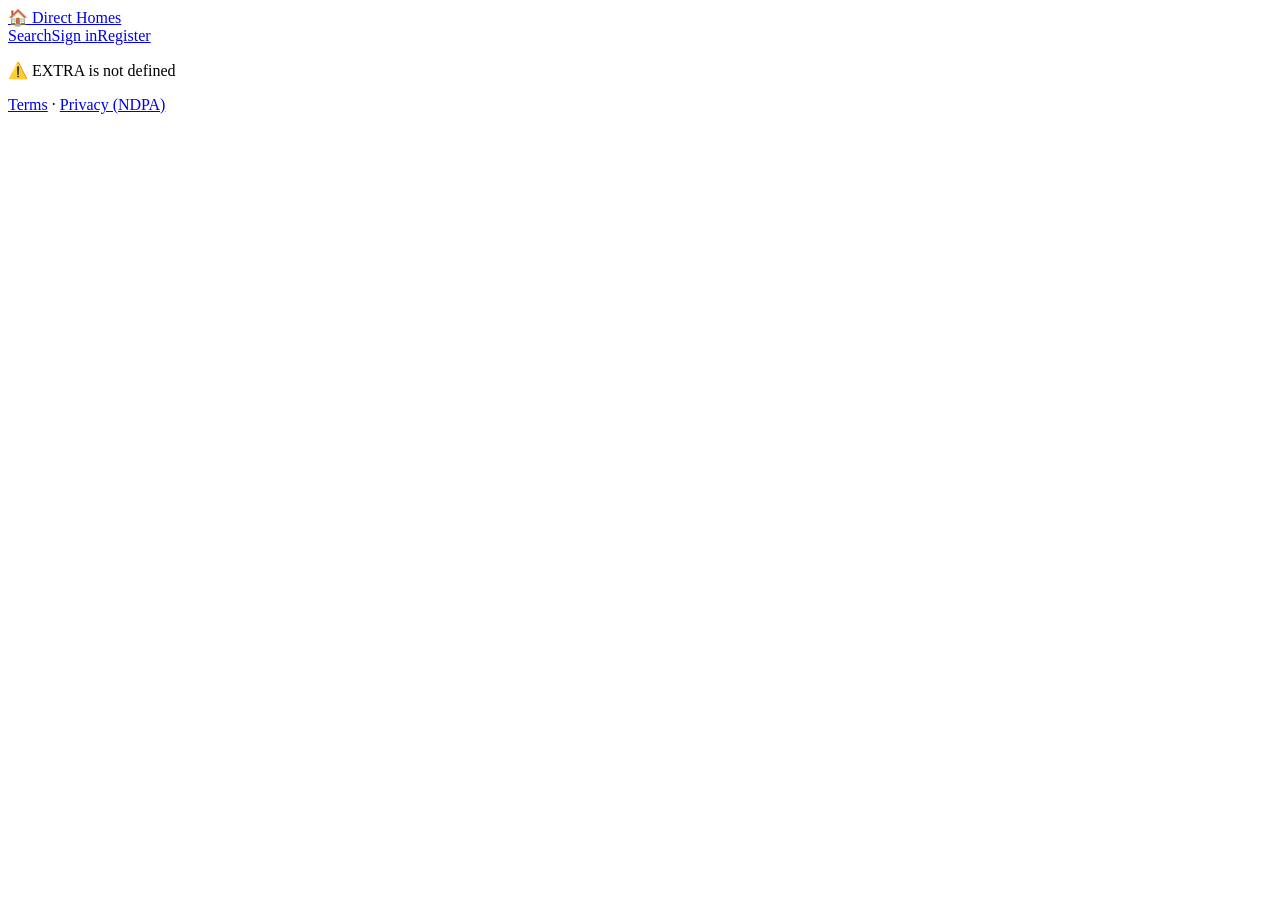
==== frontend/index.html @ 3f63cbf4 "Add files via upload" ====
<!doctype html><html lang="en"><head><meta charset="utf-8"><meta name="viewport" content="width=device-width,initial-scale=1"><title>Direct Homes Nigeria</title><link rel="stylesheet" href="style.css"></head>
<body><header><a href="#/" class="logo">🏠 Direct Homes</a><nav id="nav"></nav></header><main id="app"></main><footer><a href="#/terms">Terms</a> · <a href="#/privacy">Privacy (NDPA)</a></footer><div id="toast"></div>
<script src="config.js"></script><script src="app.js"></script><script src="pages.js"></script><script src="forms.js"></script><script src="admin.js"></script><script>window.startDirectHomesApp()</script></body></html>
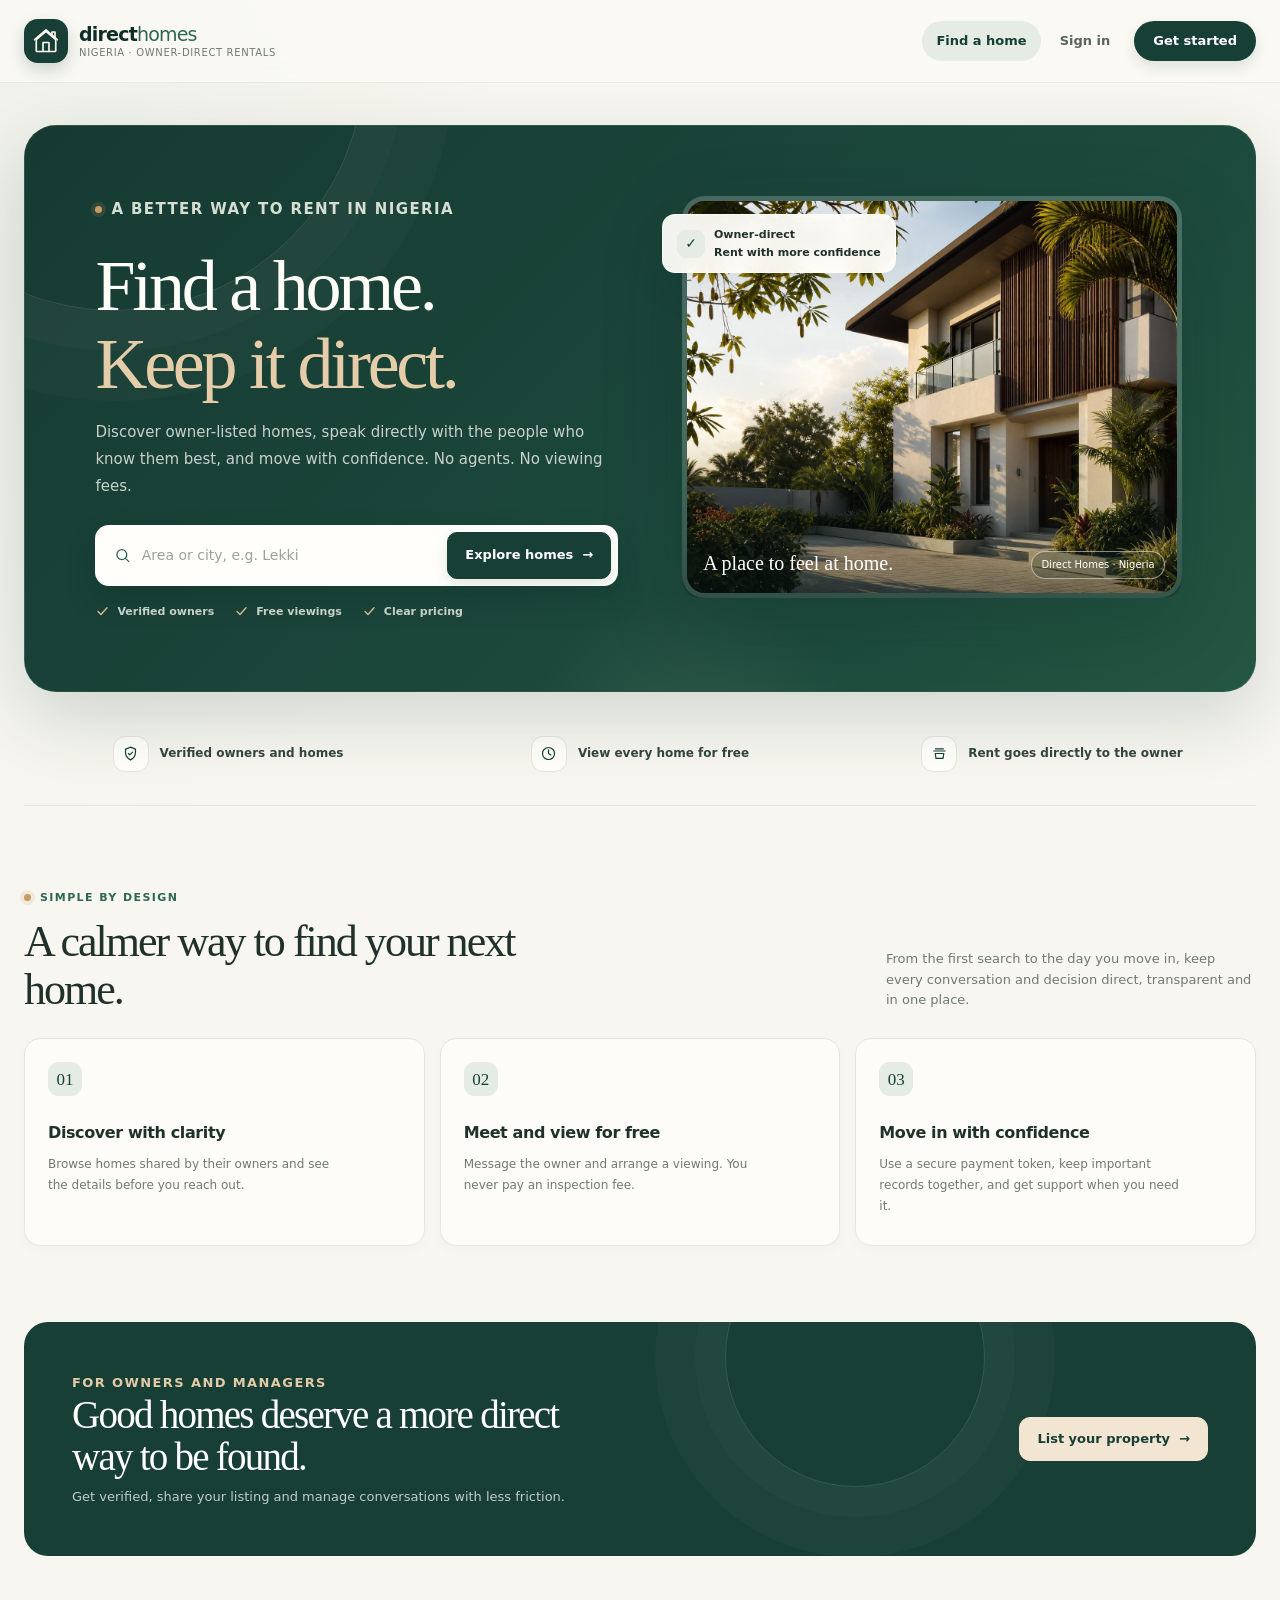
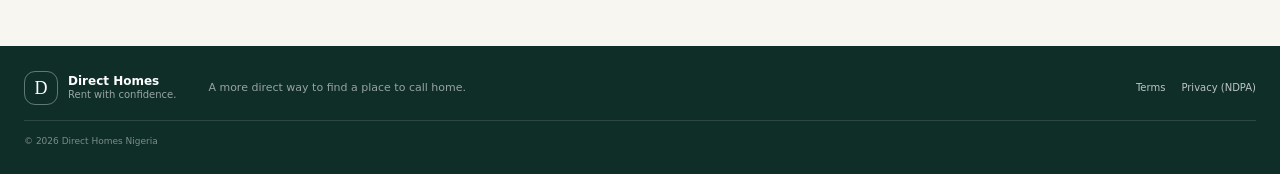
==== commit ef5ab54b: "Add files via upload" ====
--- a/frontend/index.html
+++ b/frontend/index.html
@@ -1,3 +1,63 @@
-<!doctype html><html lang="en"><head><meta charset="utf-8"><meta name="viewport" content="width=device-width,initial-scale=1"><title>Direct Homes Nigeria</title><link rel="stylesheet" href="style.css"></head>
-<body><header><a href="#/" class="logo">🏠 Direct Homes</a><nav id="nav"></nav></header><main id="app"></main><footer><a href="#/terms">Terms</a> · <a href="#/privacy">Privacy (NDPA)</a></footer><div id="toast"></div>
-<script src="config.js"></script><script src="app.js"></script><script src="pages.js"></script><script src="forms.js"></script><script src="admin.js"></script><script>window.startDirectHomesApp()</script></body></html>
+<!doctype html>
+<html lang="en">
+<head>
+  <meta charset="utf-8">
+  <meta name="viewport" content="width=device-width, initial-scale=1">
+  <meta name="theme-color" content="#183f36">
+  <meta name="description" content="Find a home and rent directly from verified owners with Direct Homes Nigeria.">
+  <title>Direct Homes — Rent with confidence</title>
+  <link rel="stylesheet" href="style.css">
+</head>
+<body>
+  <a class="skip-link" href="#app">Skip to content</a>
+
+  <header class="site-header">
+    <div class="header-inner">
+      <a href="#/" class="brand" aria-label="Direct Homes home">
+        <span class="brand-mark" aria-hidden="true">
+          <svg viewBox="0 0 40 40" fill="none" xmlns="http://www.w3.org/2000/svg">
+            <path d="M7 18.1 20 7l13 11.1v14.4a1.5 1.5 0 0 1-1.5 1.5h-23A1.5 1.5 0 0 1 7 32.5V18.1Z" stroke="currentColor" stroke-width="2.2" stroke-linejoin="round"/>
+            <path d="M16 33V22h8v11M4.8 18.2 20 5l15.2 13.2" stroke="currentColor" stroke-width="2.2" stroke-linecap="round" stroke-linejoin="round"/>
+            <path d="M28 11.7V8h4v7.2" stroke="currentColor" stroke-width="2.2" stroke-linecap="round" stroke-linejoin="round"/>
+          </svg>
+        </span>
+        <span class="brand-copy">
+          <span class="brand-name">direct<span>homes</span></span>
+          <span class="brand-tagline">Nigeria · owner-direct rentals</span>
+        </span>
+      </a>
+
+      <button id="navToggle" class="nav-toggle" type="button" aria-expanded="false" aria-controls="nav" aria-label="Open navigation">
+        <span></span><span></span><span></span>
+      </button>
+      <nav id="nav" class="site-nav" aria-label="Main navigation"></nav>
+    </div>
+  </header>
+
+  <main id="app" class="app-main" aria-live="polite" aria-busy="false"></main>
+
+  <footer class="site-footer">
+    <div class="footer-inner">
+      <div class="footer-brand">
+        <span class="footer-mark" aria-hidden="true">D</span>
+        <div><strong>Direct Homes</strong><span>Rent with confidence.</span></div>
+      </div>
+      <p class="footer-note">A more direct way to find a place to call home.</p>
+      <nav class="footer-links" aria-label="Legal">
+        <a href="#/terms">Terms</a>
+        <a href="#/privacy">Privacy (NDPA)</a>
+      </nav>
+      <p class="copyright">© <span id="currentYear">2026</span> Direct Homes Nigeria</p>
+    </div>
+  </footer>
+
+  <div id="toast" class="toast" role="status" aria-live="polite"></div>
+
+  <script src="config.js"></script>
+  <script src="app.js"></script>
+  <script src="pages.js"></script>
+  <script src="forms.js"></script>
+  <script src="admin.js"></script>
+  <script src="ui.js"></script>
+</body>
+</html>
--- a/frontend/style.css
+++ b/frontend/style.css
@@ -0,0 +1,90 @@
+/* Direct Homes — warm editorial identity, modern responsive app UI */
+:root{
+  color-scheme:light;--ink:#20312b;--ink-soft:#34453e;--forest:#183f36;--forest-deep:#102e28;--forest-light:#2d6652;
+  --sage:#e4ece3;--sage-deep:#c7d9cb;--paper:#f7f6f0;--surface:#fffefa;--line:#e4e7df;--line-strong:#d4d9d0;
+  --muted:#6e7a72;--gold:#c89b63;--danger:#a9473f;--danger-pale:#f8e9e6;
+  --shadow-soft:0 10px 30px rgba(24,48,39,.07);--shadow-card:0 14px 38px rgba(24,48,39,.09);--shadow-float:0 28px 80px rgba(12,37,31,.22);
+  --radius-sm:10px;--radius-md:16px;--radius-lg:24px;--radius-xl:32px;
+  --display:"Iowan Old Style","Palatino Linotype","Book Antiqua",Georgia,serif;
+  --sans:Inter,ui-sans-serif,system-ui,-apple-system,BlinkMacSystemFont,"Segoe UI",sans-serif;
+  font-family:var(--sans);font-synthesis:none;text-rendering:optimizeLegibility
+}
+*,*::before,*::after{box-sizing:border-box}html{min-width:320px;scroll-behavior:smooth}
+body{min-width:320px;margin:0;color:var(--ink);background:radial-gradient(ellipse at 4% 15%,rgba(209,222,209,.25),transparent 29rem),var(--paper);font:400 15px/1.6 var(--sans);-webkit-font-smoothing:antialiased}
+body,button,input,select,textarea{font-family:var(--sans)}button,input,select,textarea{font-size:inherit}button,a,input,select,textarea{-webkit-tap-highlight-color:transparent}
+img,svg{display:block;max-width:100%}a{color:var(--forest)}a:hover{color:var(--forest-light)}button{color:inherit}::selection{color:var(--forest-deep);background:#d8e8d9}:focus-visible{outline:3px solid rgba(200,155,99,.75);outline-offset:3px}
+.skip-link{position:fixed;z-index:1000;top:8px;left:8px;transform:translateY(-150%);border-radius:9px;padding:10px 14px;color:white;background:var(--forest);text-decoration:none}.skip-link:focus{transform:translateY(0)}
+.sr-only{position:absolute;width:1px;height:1px;padding:0;margin:-1px;overflow:hidden;clip:rect(0,0,0,0);white-space:nowrap;border:0}
+/* Header */
+.site-header{position:sticky;z-index:50;top:0;border-bottom:1px solid rgba(32,49,43,.08);background:rgba(250,249,244,.92);backdrop-filter:blur(18px)}
+.header-inner{width:min(100% - 48px,1280px);min-height:82px;margin:0 auto;display:flex;align-items:center;justify-content:space-between;gap:28px}
+.brand{display:inline-flex;align-items:center;gap:11px;color:var(--ink);text-decoration:none;flex:0 0 auto}.brand:hover{color:var(--ink)}
+.brand-mark{display:grid;width:44px;height:44px;place-items:center;border-radius:14px;color:#fffaf0;background:var(--forest);box-shadow:0 7px 16px rgba(24,63,54,.2)}.brand-mark svg{width:30px;height:30px}
+.brand-copy{display:flex;flex-direction:column;gap:1px;line-height:1.15}.brand-name{color:var(--forest-deep);font-size:19px;font-weight:760;letter-spacing:-.8px}.brand-name span{color:var(--forest-light);font-weight:500}.brand-tagline{color:var(--muted);font-size:10px;letter-spacing:.65px;text-transform:uppercase}
+.site-nav{display:flex;align-items:center;justify-content:flex-end;gap:5px;min-width:0}
+.nav-link{display:inline-flex;align-items:center;justify-content:center;min-height:40px;border:1px solid transparent;border-radius:999px;padding:8px 13px;color:#59655e;font-size:13px;font-weight:600;line-height:1.2;text-decoration:none;white-space:nowrap;transition:color .18s,background .18s,border-color .18s,transform .18s}
+.nav-link:hover{color:var(--forest-deep);background:rgba(228,236,227,.72)}.nav-link.is-active{color:var(--forest);background:var(--sage)}.nav-link.nav-cta{margin-left:5px;padding-inline:18px;color:white;background:var(--forest);box-shadow:0 6px 14px rgba(24,63,54,.13)}.nav-link.nav-cta:hover{color:white;background:var(--forest-light);transform:translateY(-1px)}.nav-link.nav-signout{color:#7a605b}.nav-toggle{display:none}
+/* App canvas and typography */
+.app-main{width:min(100% - 48px,1240px);min-height:54vh;margin:0 auto;padding:34px 0 74px}
+h1,h2{color:var(--ink);font-family:var(--display);font-weight:500;letter-spacing:-.045em;line-height:1.08}h1{margin:0 0 15px;font-size:clamp(36px,5vw,62px)}h2{margin:0 0 12px;font-size:clamp(29px,3.2vw,42px)}h3{margin:0 0 9px;color:var(--ink);font-size:17px;font-weight:680;letter-spacing:-.025em}h4{margin:0 0 7px;color:var(--ink);font-size:16px;font-weight:690}p{margin:0 0 1em}
+.eyebrow{display:inline-flex;align-items:center;gap:9px;margin:0 0 12px;color:var(--forest-light);font-size:11px;font-weight:750;letter-spacing:1.4px;text-transform:uppercase}.eyebrow-dot{width:7px;height:7px;border-radius:99px;background:var(--gold);box-shadow:0 0 0 4px rgba(200,155,99,.14)}.muted{color:var(--muted);font-size:13px}
+.page-heading,.page-intro{display:flex;align-items:flex-end;justify-content:space-between;gap:24px;margin:5px 0 28px}.page-heading h1,.page-intro h1{margin-bottom:8px;font-size:clamp(32px,4vw,46px)}.page-heading p,.page-intro p{max-width:650px;margin-bottom:0;color:var(--muted)}
+/* Controls */
+button,.button{display:inline-flex;align-items:center;justify-content:center;gap:9px;min-height:44px;border:1px solid var(--forest);border-radius:11px;padding:10px 17px;color:white;background:var(--forest);box-shadow:0 6px 14px rgba(24,63,54,.12);font-size:13px;font-weight:700;line-height:1.15;text-align:center;text-decoration:none;cursor:pointer;transition:background .18s,color .18s,border-color .18s,box-shadow .18s,transform .18s}
+button:hover,.button:hover{color:white;border-color:var(--forest-light);background:var(--forest-light);box-shadow:0 9px 18px rgba(24,63,54,.17);transform:translateY(-1px)}button:active,.button:active{transform:translateY(0)}button:disabled{cursor:wait;opacity:.55;transform:none}
+button.g,.button-secondary,button.button-secondary{border-color:var(--line-strong);color:var(--forest);background:#fffefa;box-shadow:none}button.g:hover,.button-secondary:hover,button.button-secondary:hover{color:var(--forest-deep);border-color:var(--sage-deep);background:var(--sage);box-shadow:none}
+button.r,.button-danger{border-color:var(--danger);color:white;background:var(--danger);box-shadow:none}button.r:hover,.button-danger:hover{border-color:#8b342f;background:#8b342f}button.button-quiet{border-color:transparent;color:var(--forest);background:transparent;box-shadow:none}button.button-quiet:hover{border-color:var(--line);background:var(--surface);box-shadow:none}button svg,.button svg{width:17px;height:17px;flex:0 0 auto}
+input,select,textarea{display:block;width:100%;min-width:0;min-height:46px;border:1px solid var(--line-strong);border-radius:10px;padding:11px 13px;color:var(--ink);background:var(--surface);font-size:14px;line-height:1.45;box-shadow:0 1px 1px rgba(18,46,40,.02);transition:border-color .18s,box-shadow .18s,background .18s}
+input::placeholder,textarea::placeholder{color:#9aa39c}input:hover,select:hover,textarea:hover{border-color:#bbc7bb}input:focus,select:focus,textarea:focus{outline:0;border-color:var(--forest-light);box-shadow:0 0 0 4px rgba(45,102,82,.1)}
+input[type=hidden]{display:none!important}input[type=checkbox],input[type=radio]{display:inline-block;width:17px;min-width:17px;height:17px;min-height:17px;margin:0 7px 0 0;accent-color:var(--forest);vertical-align:middle;box-shadow:none}input[type=file]{min-height:48px;padding:8px;background:#fbfcf8}input[type=file]::file-selector-button{margin-right:12px;border:0;border-radius:7px;padding:8px 11px;color:var(--forest);background:var(--sage);font:650 12px var(--sans);cursor:pointer}textarea{min-height:112px;resize:vertical}
+label{display:block;margin:0;color:var(--ink-soft);font-size:12px;font-weight:650;line-height:1.5}label>input:not([type=checkbox]),label>select,label>textarea{margin-top:6px}label:has(>input[type=checkbox]){display:flex;align-items:flex-start;gap:2px;color:var(--ink-soft);font-size:13px;font-weight:500}
+form.col{display:flex;flex-direction:column;gap:15px}.row{display:flex;flex-wrap:wrap;align-items:center;gap:10px;margin:14px 0}.row>input,.row>select{flex:1 1 170px}form.col>button{align-self:flex-start;margin-top:2px}.field-grid{display:grid;grid-template-columns:repeat(2,minmax(0,1fr));gap:15px}.form-note{margin:-4px 0 0;color:var(--muted);font-size:12px}
+/* Landing page */
+.hero{position:relative;isolation:isolate;overflow:hidden;display:grid;grid-template-columns:minmax(0,1.02fr) minmax(320px,.98fr);align-items:center;gap:clamp(28px,5vw,66px);min-height:510px;margin:8px 0 44px;border:1px solid rgba(255,255,255,.08);border-radius:var(--radius-xl);padding:clamp(30px,5.5vw,72px);color:#f8f6ef;background:linear-gradient(135deg,#163a32 0%,#1d4b3d 72%,#245743 100%);box-shadow:0 26px 70px rgba(17,51,42,.16)}
+.hero::before,.hero::after{position:absolute;z-index:-1;border-radius:50%;content:"";pointer-events:none}.hero::before{width:500px;height:500px;top:-315px;left:-160px;border:1px solid rgba(229,214,188,.15);box-shadow:0 0 0 40px rgba(229,214,188,.025),0 0 0 90px rgba(229,214,188,.025)}.hero::after{width:360px;height:360px;right:31%;bottom:-250px;background:radial-gradient(circle,rgba(180,204,181,.12),transparent 68%)}
+.hero-copy{position:relative;z-index:2;max-width:590px}.hero .eyebrow{color:#d5e0d3}.hero h1{max-width:660px;color:#fffdf7;font-size:clamp(42px,6vw,72px)}.hero h1 em{color:#e5cda9;font-style:normal}.hero-copy>p{max-width:530px;margin:0 0 25px;color:rgba(247,248,242,.79);font-size:15px;line-height:1.8}
+.hero-search{display:flex;align-items:center;gap:8px;max-width:590px;margin:25px 0 17px;border:1px solid rgba(255,255,255,.45);border-radius:14px;padding:6px;background:#fffefa;box-shadow:0 14px 30px rgba(10,34,28,.2)}.hero-search .search-field{display:flex;align-items:center;flex:1;gap:10px;padding:0 8px 0 12px}.hero-search .search-field svg{width:19px;height:19px;color:var(--forest-light)}.hero-search .search-field>input{min-height:47px;margin-top:0;border:0;padding-inline:0;background:transparent;box-shadow:none}.hero-search input:focus{box-shadow:none}.hero-search button{min-height:47px;border-radius:10px;white-space:nowrap}
+.hero-proof{display:flex;flex-wrap:wrap;gap:12px 20px;color:rgba(249,248,242,.78);font-size:11px;font-weight:600}.hero-proof span{display:inline-flex;align-items:center;gap:7px}.hero-proof svg{width:15px;height:15px;color:#d7bc91}
+.hero-visual{position:relative;min-height:345px;align-self:stretch}.hero-photo{position:absolute;inset:0 3px 22px 0;width:calc(100% - 3px);height:calc(100% - 22px);min-height:345px;border:5px solid rgba(255,255,255,.2);border-radius:23px;object-fit:cover;object-position:63% center;box-shadow:var(--shadow-float)}.hero-visual::after{position:absolute;inset:0 3px 22px 0;border-radius:18px;background:linear-gradient(180deg,transparent 58%,rgba(14,37,31,.4));content:"";pointer-events:none}
+.hero-badge{position:absolute;z-index:2;top:18px;left:-20px;display:flex;align-items:center;gap:9px;border:1px solid rgba(255,255,255,.68);border-radius:13px;padding:11px 14px;color:var(--ink);background:rgba(255,254,250,.94);box-shadow:var(--shadow-card);font-size:11px;font-weight:700;backdrop-filter:blur(10px)}.hero-badge-mark{display:grid;width:28px;height:28px;place-items:center;border-radius:9px;color:var(--forest);background:var(--sage);font-size:14px}.hero-photo-caption{position:absolute;z-index:2;right:20px;bottom:41px;left:21px;display:flex;align-items:flex-end;justify-content:space-between;color:white}.hero-photo-caption span:first-child{font-family:var(--display);font-size:20px}.hero-photo-caption span:last-child{border:1px solid rgba(255,255,255,.5);border-radius:99px;padding:5px 9px;background:rgba(16,46,40,.27);font-size:10px}
+.trust-strip{display:grid;grid-template-columns:repeat(3,1fr);gap:14px;margin:0 0 78px;border-bottom:1px solid var(--line);padding:0 5px 33px}.trust-item{display:flex;align-items:center;justify-content:center;gap:11px;color:var(--ink-soft);font-size:12px;font-weight:650}.trust-icon{display:grid;width:36px;height:36px;place-items:center;border:1px solid var(--line);border-radius:12px;color:var(--forest);background:#fffefa}.trust-icon svg{width:17px;height:17px}
+.section-block{margin:0 0 76px}.section-head{display:flex;align-items:flex-end;justify-content:space-between;gap:30px;margin-bottom:25px}.section-head h2{max-width:560px;margin-bottom:0;font-size:clamp(29px,4vw,44px)}.section-head>p{max-width:370px;margin-bottom:2px;color:var(--muted);font-size:13px}.steps-grid{display:grid;grid-template-columns:repeat(3,minmax(0,1fr));gap:15px}.step-card{min-height:208px;border:1px solid var(--line);border-radius:var(--radius-md);padding:23px;background:rgba(255,254,250,.82);box-shadow:0 4px 13px rgba(20,50,41,.025);transition:transform .2s,box-shadow .2s,border-color .2s}.step-card:hover{transform:translateY(-4px);border-color:var(--sage-deep);box-shadow:var(--shadow-soft)}.step-number{display:grid;width:34px;height:34px;margin-bottom:24px;place-items:center;border-radius:11px;color:var(--forest);background:var(--sage);font-family:var(--display);font-size:17px}.step-card h3{margin-bottom:8px;font-size:16px}.step-card p{max-width:300px;margin-bottom:0;color:var(--muted);font-size:12px;line-height:1.75}
+.owner-callout{position:relative;overflow:hidden;display:flex;align-items:center;justify-content:space-between;gap:28px;margin:0 0 16px;border-radius:var(--radius-lg);padding:clamp(24px,4.5vw,48px);color:#fffdf7;background:var(--forest)}.owner-callout::after{position:absolute;top:-95px;right:22%;width:260px;height:260px;border:1px solid rgba(255,255,255,.13);border-radius:50%;box-shadow:0 0 0 30px rgba(255,255,255,.025),0 0 0 70px rgba(255,255,255,.02);content:"";pointer-events:none}.owner-callout .eyebrow{color:#e2cba6}.owner-callout h2{position:relative;z-index:1;max-width:510px;margin-bottom:9px;color:white;font-size:clamp(27px,3.7vw,39px)}.owner-callout p{position:relative;z-index:1;max-width:620px;margin-bottom:0;color:rgba(255,255,255,.73);font-size:13px}.owner-callout .button{position:relative;z-index:1;flex:0 0 auto;border-color:#f2e5d2;color:var(--forest);background:#f2e5d2;box-shadow:none}.owner-callout .button:hover{border-color:white;background:white}
+/* Search and listing detail */
+.search-page{padding-top:5px}.search-toolbar{display:flex;align-items:flex-end;justify-content:space-between;gap:20px;margin-bottom:21px}.search-toolbar h1{margin-bottom:7px;font-size:clamp(32px,4vw,45px)}.search-toolbar p{margin:0;color:var(--muted);font-size:13px}.search-trust{display:inline-flex;align-items:center;gap:7px;border:1px solid var(--sage-deep);border-radius:99px;padding:8px 12px;color:var(--forest);background:#eef4ec;font-size:11px;font-weight:680;white-space:nowrap}
+.filter-panel{margin-bottom:25px;border:1px solid var(--line);border-radius:var(--radius-md);padding:15px;background:var(--surface);box-shadow:var(--shadow-soft)}.filter-grid{display:grid;grid-template-columns:minmax(210px,1.7fr) repeat(3,minmax(110px,1fr)) auto;align-items:end;gap:10px}.filter-grid label{font-size:11px}.filter-grid input{min-height:43px}.filter-grid button{min-height:43px;white-space:nowrap}.results-meta{display:flex;align-items:center;justify-content:space-between;gap:15px;margin:25px 0 13px}.results-meta h2{margin:0;font-family:var(--sans);font-size:16px;font-weight:700;letter-spacing:-.025em}.results-meta span{color:var(--muted);font-size:12px}
+.listing-grid{display:grid;grid-template-columns:repeat(3,minmax(0,1fr));gap:19px}.listing-card{overflow:hidden;display:flex;flex-direction:column;min-width:0;border:1px solid var(--line);border-radius:17px;color:var(--ink);background:var(--surface);box-shadow:0 5px 18px rgba(20,50,41,.035);text-decoration:none;transition:transform .2s,box-shadow .2s,border-color .2s}.listing-card:hover{transform:translateY(-4px);border-color:var(--sage-deep);color:var(--ink);box-shadow:var(--shadow-card)}.listing-photo{position:relative;overflow:hidden;aspect-ratio:1.48;background:linear-gradient(135deg,#dfe8dd,#f0eadb)}.listing-photo img{width:100%;height:100%;object-fit:cover;transition:transform .45s}.listing-card:hover .listing-photo img{transform:scale(1.035)}.listing-photo .photo-placeholder{display:grid;width:100%;height:100%;place-items:center;color:#66806f}.photo-placeholder svg{width:50px;height:50px;opacity:.7}.listing-verified{position:absolute;top:12px;left:12px;display:inline-flex;align-items:center;gap:6px;border:1px solid rgba(255,255,255,.58);border-radius:99px;padding:6px 9px;color:var(--forest);background:rgba(255,254,250,.94);font-size:10px;font-weight:700;backdrop-filter:blur(8px)}.listing-body{display:flex;flex:1;flex-direction:column;padding:17px 17px 16px}.listing-body h3{overflow:hidden;margin:0 0 5px;font-family:var(--display);font-size:20px;font-weight:600;letter-spacing:-.025em;text-overflow:ellipsis;white-space:nowrap}.listing-location{display:flex;align-items:center;gap:5px;margin-bottom:13px;color:var(--muted);font-size:11px}.listing-location svg{width:14px;height:14px;color:var(--forest-light)}.listing-price{display:flex;align-items:baseline;gap:5px;margin-top:auto;border-top:1px solid var(--line);padding-top:12px}.listing-price strong{color:var(--forest);font-size:17px;font-weight:750}.listing-price span{color:var(--muted);font-size:11px}.listing-facts{display:flex;flex-wrap:wrap;gap:11px;margin-bottom:11px;color:#657169;font-size:11px}.listing-facts span{display:inline-flex;align-items:center;gap:5px}
+.detail-page{padding-top:4px}.back-link{display:inline-flex;align-items:center;gap:7px;margin:0 0 17px;color:var(--muted);font-size:12px;font-weight:650;text-decoration:none}.back-link:hover{color:var(--forest)}.detail-layout{display:grid;grid-template-columns:minmax(0,1.25fr) minmax(280px,.75fr);align-items:start;gap:24px}.detail-main,.detail-sidebar{min-width:0}.detail-gallery{overflow:hidden;display:grid;grid-template-columns:1.5fr 1fr;grid-template-rows:repeat(2,160px);gap:8px;border-radius:20px;background:var(--line)}.detail-gallery img{width:100%;height:100%;min-height:0;object-fit:cover;background:var(--sage)}.detail-gallery img:first-child{grid-row:span 2}.detail-gallery img:only-child{grid-column:1/-1;grid-row:1/-1}.detail-gallery .photo-placeholder:only-child{grid-column:1/-1;grid-row:1/-1}.detail-gallery:empty{display:grid;place-items:center;min-height:300px;background:linear-gradient(135deg,#dfe8dd,#f0eadb)}.detail-summary,.detail-card{margin-top:18px;border:1px solid var(--line);border-radius:var(--radius-md);padding:23px;background:var(--surface);box-shadow:var(--shadow-soft)}.detail-summary h1{margin-bottom:7px;font-size:clamp(30px,4vw,42px)}.detail-summary>p{color:var(--muted);font-size:13px}.detail-sidebar{position:sticky;top:104px;border:1px solid var(--line);border-radius:var(--radius-md);padding:23px;background:var(--surface);box-shadow:var(--shadow-card)}.detail-sidebar h2{margin-bottom:5px;color:var(--forest);font-family:var(--sans);font-size:24px;font-weight:760;letter-spacing:-.04em}.detail-sidebar .row{align-items:stretch;flex-direction:column}.detail-sidebar .row>button{width:100%}
+/* Auth */
+.auth-layout{overflow:hidden;display:grid;grid-template-columns:minmax(0,.9fr) minmax(340px,1.1fr);max-width:950px;margin:18px auto;border:1px solid var(--line);border-radius:var(--radius-xl);background:var(--surface);box-shadow:var(--shadow-card)}.auth-aside{position:relative;overflow:hidden;display:flex;flex-direction:column;justify-content:flex-end;min-height:510px;padding:38px;color:white;background:linear-gradient(150deg,rgba(16,46,40,.3),rgba(16,46,40,.88)),url("assets/hero-residence.jpg") center/cover}.auth-aside::after{position:absolute;right:-90px;bottom:-150px;width:290px;height:290px;border:1px solid rgba(255,255,255,.2);border-radius:50%;box-shadow:0 0 0 35px rgba(255,255,255,.05);content:""}.auth-aside .eyebrow{color:#e2cba6}.auth-aside h2{position:relative;z-index:1;max-width:380px;margin-bottom:10px;color:white;font-size:40px}.auth-aside p{position:relative;z-index:1;max-width:360px;margin:0;color:rgba(255,255,255,.82);font-size:13px}.auth-panel{padding:clamp(26px,5vw,54px)}.auth-panel h1{margin:4px 0 9px;font-size:clamp(33px,4vw,43px)}.auth-panel>p{margin-bottom:23px;color:var(--muted);font-size:13px}.auth-form{display:flex;flex-direction:column;gap:15px}.auth-form>button{width:100%;margin-top:5px}.auth-switch{margin:21px 0 0!important;color:var(--muted);font-size:12px!important;text-align:center}.auth-switch a{color:var(--forest);font-weight:700;text-decoration:none}.auth-switch a:hover{text-decoration:underline}.auth-assurance{display:flex;align-items:center;gap:8px;margin-top:17px;color:var(--muted);font-size:10px}.auth-assurance svg{width:15px;height:15px;color:var(--forest-light)}
+/* Dashboards and cards */
+.dashboard-heading{display:flex;align-items:center;justify-content:space-between;gap:20px;margin-bottom:24px}.dashboard-heading h1{margin-bottom:7px;font-size:clamp(32px,4vw,45px)}.dashboard-heading p{margin:0;color:var(--muted);font-size:13px}.profile-pill{display:inline-flex;align-items:center;gap:9px;border:1px solid var(--line);border-radius:99px;padding:7px 12px 7px 7px;color:var(--ink-soft);background:var(--surface);font-size:11px;font-weight:700}.profile-avatar{display:grid;width:31px;height:31px;place-items:center;border-radius:50%;color:white;background:var(--forest);font-size:12px}
+.stats,.stats-grid,.admin-stat-grid{display:grid;grid-template-columns:repeat(auto-fit,minmax(150px,1fr));gap:12px;margin:0 0 32px}.stats>div,.stat-card{min-height:105px;border:1px solid var(--line);border-radius:14px;padding:17px;background:var(--surface);box-shadow:0 4px 14px rgba(20,50,41,.03)}.stats b,.stat-card strong{display:block;margin-bottom:7px;color:var(--forest);font-family:var(--display);font-size:29px;font-weight:600;line-height:1}.stats>div{color:var(--muted);font-size:11px;text-transform:capitalize}.dashboard-section{margin:0 0 36px}.section-title{display:flex;align-items:center;gap:10px;margin:0 0 14px}.section-title h2,.section-title h3{margin:0;font-family:var(--sans);font-size:17px;font-weight:720;letter-spacing:-.03em}.section-count{display:inline-flex;min-width:25px;height:25px;align-items:center;justify-content:center;border-radius:99px;padding:0 7px;color:var(--forest);background:var(--sage);font-size:11px;font-weight:750}
+.grid{display:grid;grid-template-columns:repeat(auto-fill,minmax(245px,1fr));gap:14px}.card{min-width:0;border:1px solid var(--line);border-radius:var(--radius-md);padding:18px;background:var(--surface);box-shadow:0 5px 18px rgba(20,50,41,.035)}.card>h2,.card>h3{margin-top:0}.card img{max-width:100%;border-radius:10px}a.card{color:inherit;text-decoration:none;transition:transform .18s,box-shadow .18s}a.card:hover{transform:translateY(-2px);color:inherit;box-shadow:var(--shadow-card)}.tag{display:inline-flex;align-items:center;min-height:24px;border:1px solid #d1e1d2;border-radius:99px;padding:3px 9px;color:var(--forest);background:#eef5ec;font-size:10px;font-weight:730;line-height:1.2;white-space:nowrap}
+.kv-row{display:flex;align-items:baseline;justify-content:space-between;gap:14px;border-bottom:1px solid rgba(228,231,223,.75);padding:7px 0;color:var(--muted);font-size:11px}.kv-row:last-child{border-bottom:0}.kv-row b{color:var(--ink-soft);font-weight:650;text-align:right;overflow-wrap:anywhere}.price-line{display:inline-flex;align-items:baseline;gap:5px;margin:2px 8px 2px 0;color:var(--muted);font-size:11px}.price-line b{color:var(--forest);font-size:13px}.data-list{margin:0;padding-left:18px;color:var(--muted);font-size:12px}.data-list>li{padding:5px 0}.data-key{color:var(--ink-soft);font-weight:650}.data-value{color:var(--muted)}.empty-state{grid-column:1/-1;border:1px dashed var(--line-strong);border-radius:14px;padding:30px;color:var(--muted);background:rgba(255,254,250,.6);font-size:13px;text-align:center}
+/* Admin */
+.admin-page{padding-top:3px}.admin-heading{align-items:center;margin-bottom:22px}.admin-heading h1{margin-bottom:7px}.admin-heading p{margin-bottom:0}.admin-status{display:inline-flex;align-items:center;gap:7px;border:1px solid var(--line);border-radius:99px;padding:8px 12px;color:var(--muted);background:var(--surface);font-size:10px;font-weight:700;white-space:nowrap}.admin-status::before{width:7px;height:7px;border-radius:50%;background:#64a574;content:"";box-shadow:0 0 0 3px rgba(100,165,116,.12)}
+.admin-tabs{display:flex;overflow-x:auto;gap:5px;margin:0 0 23px;border-bottom:1px solid var(--line);padding:0 0 10px;scrollbar-width:thin}.admin-tab{flex:0 0 auto;border:1px solid transparent;border-radius:9px;padding:8px 11px;color:var(--muted);font-size:11px;font-weight:650;text-decoration:none;transition:color .16s,background .16s}.admin-tab:hover{color:var(--forest);background:var(--sage)}.admin-tab.is-active{color:var(--forest);background:var(--sage);font-weight:760}.admin-content{min-height:210px}.admin-stat-grid{grid-template-columns:repeat(auto-fit,minmax(160px,1fr))}.admin-stat-grid .stat-card{position:relative;overflow:hidden}.admin-stat-grid .stat-card::after{position:absolute;right:-21px;bottom:-32px;width:86px;height:86px;border:1px solid rgba(45,102,82,.12);border-radius:50%;box-shadow:0 0 0 12px rgba(45,102,82,.025);content:""}.admin-stat-label{display:block;color:var(--muted);font-size:11px}.admin-callout{display:flex;align-items:center;justify-content:space-between;gap:18px;border:1px solid #d7e3d7;border-radius:14px;padding:18px;background:#f0f5ee}.admin-callout p{margin:4px 0 0;color:var(--muted);font-size:12px}.tabs{display:flex;overflow-x:auto;gap:7px;margin:0 0 17px;padding:0 0 5px;scrollbar-width:thin}.tabs a{flex:0 0 auto;border:1px solid var(--line);border-radius:99px;padding:7px 10px;color:var(--muted);background:var(--surface);font-size:10px;font-weight:650;text-decoration:none}.tabs a:hover,.tabs a[aria-current=page]{border-color:var(--sage-deep);color:var(--forest);background:var(--sage)}
+/* Chat, notices, media, dialogs */
+.chat-page{max-width:760px;margin:0 auto}.chat-stream{display:flex;flex-direction:column;gap:9px;min-height:250px;margin:20px 0;border:1px solid var(--line);border-radius:16px;padding:18px;background:#f0f2ec}.msg{max-width:min(78%,550px);align-self:flex-start;border:1px solid var(--line);border-radius:14px 14px 14px 4px;padding:11px 14px;color:var(--ink-soft);background:var(--surface);box-shadow:0 3px 10px rgba(20,50,41,.035);overflow-wrap:anywhere}.msg.me{align-self:flex-end;border-color:#cee0d2;border-radius:14px 14px 4px 14px;color:var(--forest-deep);background:#e8f1e7}.chat-form{display:flex;gap:8px}.chat-form input{flex:1}.notice-card{display:flex;align-items:flex-start;gap:13px;margin:10px 0;border:1px solid var(--line);border-radius:13px;padding:16px;background:var(--surface)}.notice-mark{display:grid;width:34px;height:34px;flex:0 0 auto;place-items:center;border-radius:11px;color:var(--forest);background:var(--sage)}.notice-card p{margin:4px 0 0;color:var(--muted);font-size:12px}.gal{overflow-x:auto;display:flex;gap:9px;padding:4px 0 11px}.gal img{width:auto;max-width:min(75vw,680px);height:230px;object-fit:cover;border-radius:14px}video{max-width:100%;border-radius:12px}
+dialog{width:min(94vw,520px);max-height:88vh;overflow-y:auto;border:1px solid var(--line);border-radius:20px;padding:0;color:var(--ink);background:var(--surface);box-shadow:var(--shadow-float)}dialog::backdrop{background:rgba(14,34,29,.55);backdrop-filter:blur(3px)}dialog form{padding:24px}dialog h3{margin-bottom:4px;font-family:var(--display);font-size:27px;font-weight:600}dialog .row{justify-content:flex-end;margin-bottom:0}
+/* Loading, errors and footer */
+.loading-panel{display:grid;grid-template-columns:1fr;gap:12px;min-height:140px;border:1px solid var(--line);border-radius:16px;padding:19px;background:var(--surface)}.skeleton{overflow:hidden;position:relative;height:13px;border-radius:99px;background:#ebeee8}.skeleton::after{position:absolute;inset:0;transform:translateX(-100%);background:linear-gradient(90deg,transparent,rgba(255,255,255,.75),transparent);animation:shimmer 1.35s infinite;content:""}.skeleton.wide{width:62%;height:23px}.skeleton.medium{width:80%}.skeleton.short{width:38%}@keyframes shimmer{100%{transform:translateX(100%)}}
+.error-state{max-width:660px;margin:48px auto;border:1px solid #efd7d1;border-radius:20px;padding:clamp(24px,5vw,40px);background:#fffaf8;box-shadow:var(--shadow-soft);text-align:center}.error-mark{display:grid;width:45px;height:45px;margin:0 auto 16px;place-items:center;border-radius:15px;color:var(--danger);background:var(--danger-pale);font-family:var(--display);font-size:22px}.error-state h1{margin-bottom:9px;font-size:31px}.error-state p{max-width:500px;margin:0 auto 18px;color:var(--muted);font-size:13px}.error-actions{display:flex;flex-wrap:wrap;justify-content:center;gap:9px;margin-top:18px}
+.toast{position:fixed;z-index:200;right:24px;bottom:24px;display:none;max-width:min(440px,calc(100vw - 32px));border:1px solid rgba(255,255,255,.15);border-radius:13px;padding:13px 17px;color:white;background:#203d34;box-shadow:var(--shadow-float);font-size:12px;font-weight:650;animation:toast-in .2s ease-out}@keyframes toast-in{from{opacity:0;transform:translateY(8px)}to{opacity:1;transform:translateY(0)}}
+.site-footer{color:rgba(255,255,255,.72);background:var(--forest-deep)}.footer-inner{display:grid;grid-template-columns:auto 1fr auto;align-items:center;gap:15px 32px;width:min(100% - 48px,1240px);margin:0 auto;padding:25px 0}.footer-brand{display:flex;align-items:center;gap:10px;color:white}.footer-mark{display:grid;width:34px;height:34px;place-items:center;border:1px solid rgba(255,255,255,.35);border-radius:11px;font-family:var(--display);font-size:18px}.footer-brand div{display:flex;flex-direction:column;line-height:1.25}.footer-brand strong{font-size:12px}.footer-brand div span{color:rgba(255,255,255,.57);font-size:10px}.footer-note{margin:0;color:rgba(255,255,255,.56);font-size:11px}.footer-links{display:flex;justify-content:flex-end;gap:16px}.footer-links a{color:rgba(255,255,255,.72);font-size:10px;text-decoration:none}.footer-links a:hover{color:white;text-decoration:underline}.copyright{grid-column:1/-1;margin:0;border-top:1px solid rgba(255,255,255,.12);padding-top:13px;color:rgba(255,255,255,.45);font-size:9px}
+/* Responsive */
+@media(max-width:980px){.header-inner{width:min(100% - 36px,1280px);gap:16px}.site-nav{gap:1px}.nav-link{padding-inline:10px;font-size:12px}.hero{grid-template-columns:minmax(0,1.05fr) minmax(275px,.95fr);gap:30px;padding:44px}.hero-visual,.hero-photo{min-height:330px}.filter-grid{grid-template-columns:repeat(4,minmax(0,1fr))}.filter-grid label:first-child{grid-column:span 2}.filter-grid button{grid-column:4}.listing-grid{grid-template-columns:repeat(2,minmax(0,1fr))}}
+@media(max-width:720px){
+ .header-inner{position:relative;width:min(100% - 32px,1280px);min-height:72px}.brand-mark{width:40px;height:40px;border-radius:12px}.brand-mark svg{width:27px;height:27px}.brand-name{font-size:17px}
+ .nav-toggle{display:flex;flex-direction:column;justify-content:center;gap:5px;width:42px;height:42px;border:1px solid var(--line);border-radius:12px;padding:10px;color:var(--ink);background:var(--surface);box-shadow:none}.nav-toggle:hover{color:var(--forest);border-color:var(--sage-deep);background:var(--sage);box-shadow:none;transform:none}.nav-toggle span{display:block;width:100%;height:2px;border-radius:3px;background:currentColor;transition:transform .18s,opacity .18s}body.nav-open .nav-toggle span:first-child{transform:translateY(7px) rotate(45deg)}body.nav-open .nav-toggle span:nth-child(2){opacity:0}body.nav-open .nav-toggle span:last-child{transform:translateY(-7px) rotate(-45deg)}
+ .site-nav{position:absolute;top:calc(100% - 1px);right:-16px;left:-16px;display:none;align-items:stretch;flex-direction:column;gap:3px;border:1px solid var(--line);border-top:0;border-radius:0 0 17px 17px;padding:12px 16px 16px;background:rgba(250,249,244,.98);box-shadow:0 15px 25px rgba(18,46,40,.12)}body.nav-open .site-nav{display:flex}.nav-link{justify-content:flex-start;min-height:42px;border-radius:10px;padding-inline:12px;font-size:13px}.nav-link.nav-cta{justify-content:center;margin:5px 0 0}
+ .app-main{width:min(100% - 32px,1240px);padding:23px 0 50px}.hero{grid-template-columns:1fr;gap:28px;min-height:0;margin:0 0 34px;border-radius:24px;padding:30px 24px 24px}.hero h1{max-width:510px;font-size:clamp(42px,11vw,59px)}.hero-copy>p{font-size:13px}.hero-search{flex-wrap:wrap;padding:6px}.hero-search .search-field{flex-basis:100%;padding:0 10px}.hero-search button{width:100%}.hero-visual,.hero-photo{min-height:260px}.hero-photo{border-radius:18px}.hero-badge{top:12px;left:-7px}.hero-photo-caption{right:13px;bottom:34px;left:14px}
+ .trust-strip{grid-template-columns:1fr;gap:12px;margin-bottom:48px;padding-bottom:25px}.trust-item{justify-content:flex-start}.section-block{margin-bottom:50px}.section-head{display:block;margin-bottom:18px}.section-head>p{margin-top:11px}.steps-grid{grid-template-columns:1fr}.step-card{min-height:0;padding:20px}.step-number{margin-bottom:16px}.owner-callout{align-items:flex-start;flex-direction:column}.owner-callout .button{width:100%}
+ .search-toolbar{align-items:flex-start;flex-direction:column}.filter-grid{grid-template-columns:repeat(2,minmax(0,1fr))}.filter-grid label:first-child,.filter-grid button{grid-column:span 2}.listing-grid{grid-template-columns:1fr;gap:13px}.listing-card{display:grid;grid-template-columns:minmax(110px,36%) minmax(0,1fr);min-height:138px}.listing-photo{height:100%;min-height:138px;aspect-ratio:auto}.listing-body{padding:13px}.listing-body h3{font-size:17px;white-space:normal}.listing-price{padding-top:8px}.listing-price strong{font-size:15px}
+ .detail-layout{grid-template-columns:1fr;gap:16px}.detail-sidebar{position:static}.detail-gallery{grid-template-rows:repeat(2,120px)}.detail-summary,.detail-card,.detail-sidebar{padding:18px}.auth-layout{grid-template-columns:1fr;margin:0;border-radius:22px}.auth-aside{min-height:220px;padding:26px}.auth-aside h2{font-size:32px}.auth-panel{padding:25px 22px}
+ .dashboard-heading,.admin-heading{align-items:flex-start;flex-direction:column}.stats,.stats-grid,.admin-stat-grid{grid-template-columns:repeat(2,minmax(0,1fr));gap:9px}.stats>div,.stat-card{min-height:90px;padding:13px}.stats b,.stat-card strong{font-size:25px}.grid{grid-template-columns:1fr}.admin-tabs{margin-right:-16px;padding-right:16px}.chat-form{align-items:stretch}.chat-form button{flex:0 0 auto}
+ .footer-inner{grid-template-columns:1fr auto;width:min(100% - 32px,1240px)}.footer-note{grid-column:1/-1;grid-row:2}.footer-links{grid-column:1/-1;justify-content:flex-start;grid-row:3}.copyright{grid-row:4}.toast{right:16px;bottom:16px;left:16px;max-width:none}
+}
+@media(max-width:420px){.app-main,.header-inner{width:min(100% - 24px,1240px)}.brand-tagline{font-size:8px}.hero{padding:25px 18px 18px}.hero h1{font-size:40px}.filter-grid{grid-template-columns:1fr}.filter-grid label:first-child,.filter-grid button{grid-column:auto}.listing-card{grid-template-columns:110px minmax(0,1fr)}.listing-facts{gap:6px}.detail-gallery{grid-template-columns:1fr 1fr;grid-template-rows:repeat(2,95px)}.section-title h2,.section-title h3{font-size:15px}}
+@media(prefers-reduced-motion:reduce){*,*::before,*::after{scroll-behavior:auto!important;animation-duration:.01ms!important;animation-iteration-count:1!important;transition-duration:.01ms!important}}
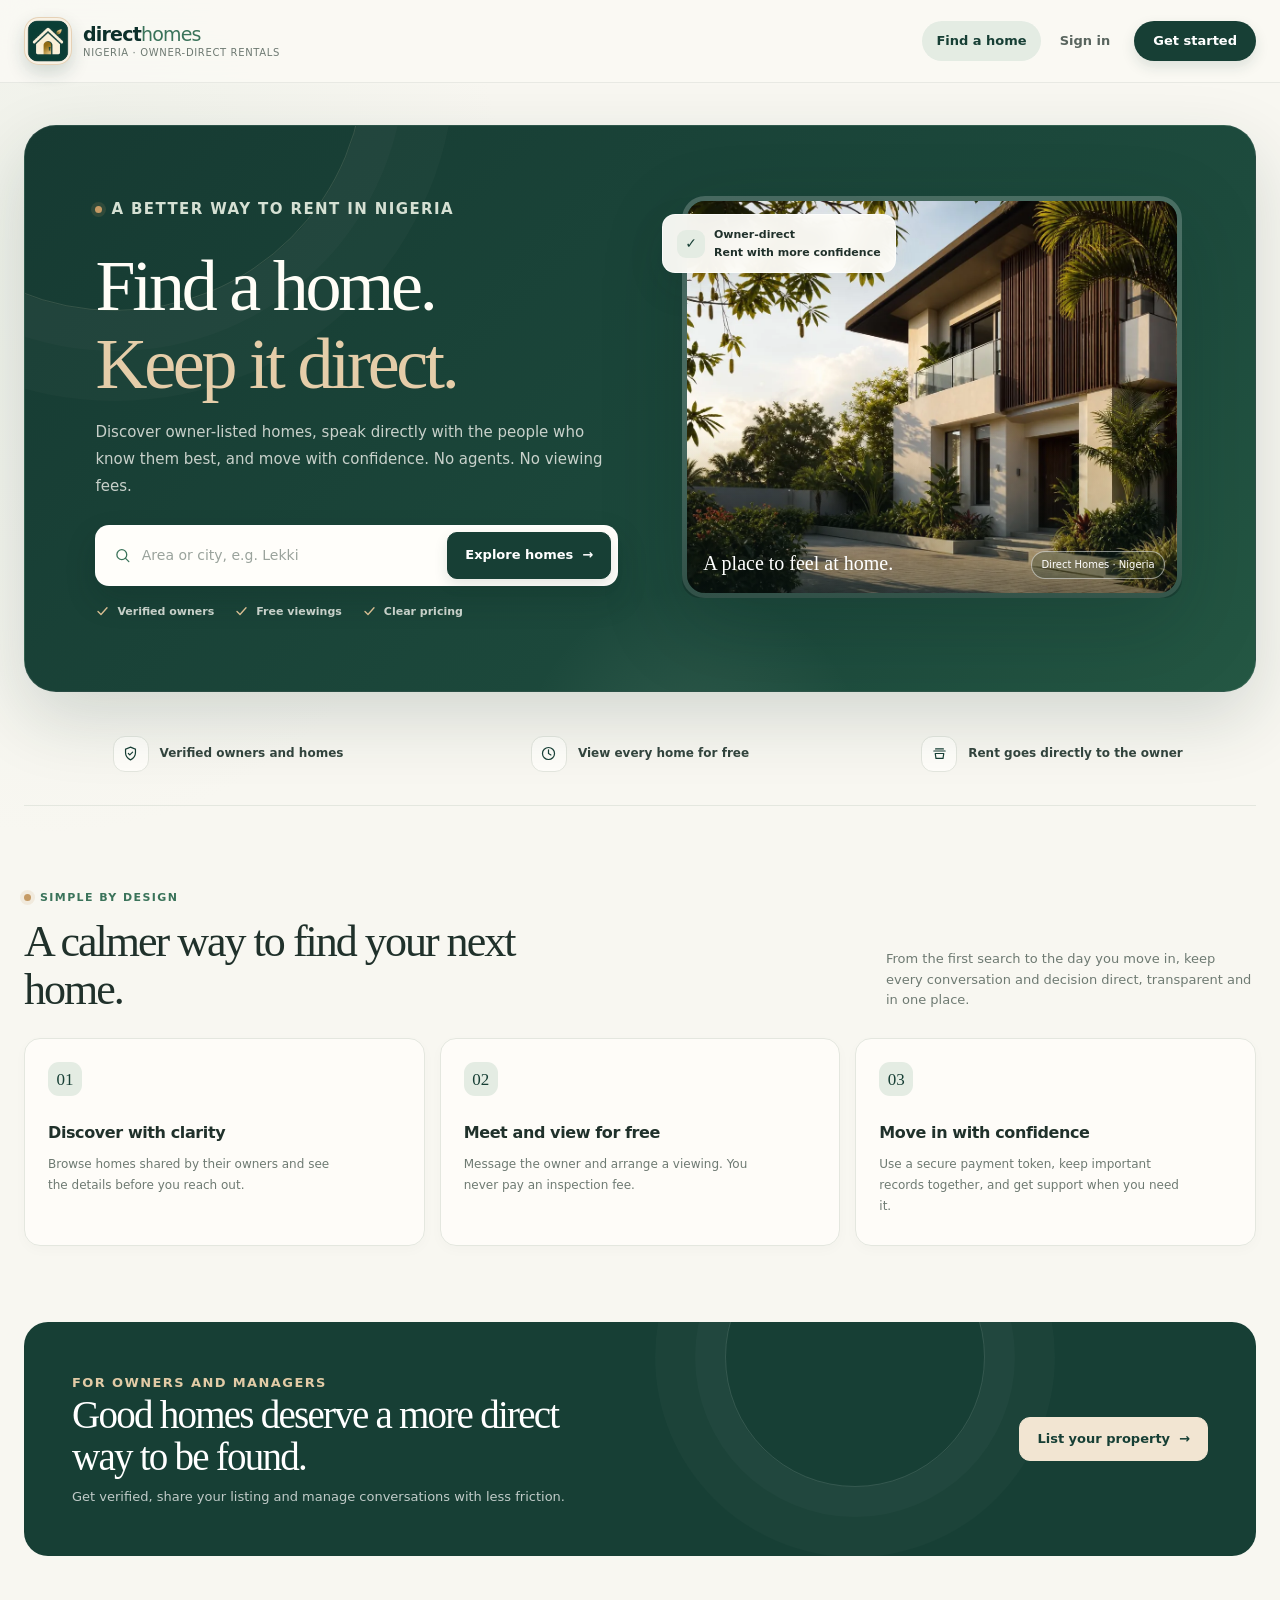
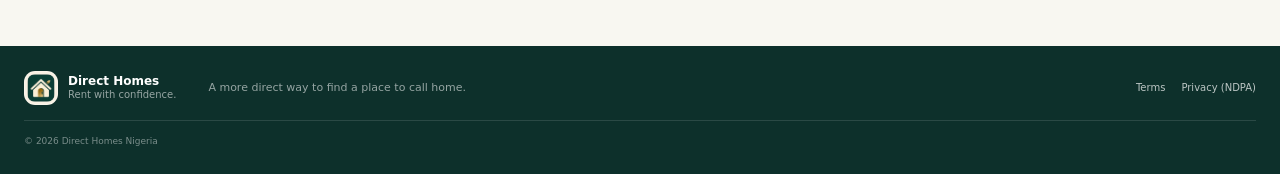
==== commit e2bb47a0: "Add files via upload" ====
--- a/frontend/index.html
+++ b/frontend/index.html
@@ -3,9 +3,10 @@
 <head>
   <meta charset="utf-8">
   <meta name="viewport" content="width=device-width, initial-scale=1">
-  <meta name="theme-color" content="#183f36">
+  <meta name="theme-color" content="#173F35">
   <meta name="description" content="Find a home and rent directly from verified owners with Direct Homes Nigeria.">
   <title>Direct Homes — Rent with confidence</title>
+  <link rel="icon" type="image/png" sizes="96x96" href="assets/direct-homes-favicon.png">
   <link rel="stylesheet" href="style.css">
 </head>
 <body>
@@ -14,13 +15,7 @@
   <header class="site-header">
     <div class="header-inner">
       <a href="#/" class="brand" aria-label="Direct Homes home">
-        <span class="brand-mark" aria-hidden="true">
-          <svg viewBox="0 0 40 40" fill="none" xmlns="http://www.w3.org/2000/svg">
-            <path d="M7 18.1 20 7l13 11.1v14.4a1.5 1.5 0 0 1-1.5 1.5h-23A1.5 1.5 0 0 1 7 32.5V18.1Z" stroke="currentColor" stroke-width="2.2" stroke-linejoin="round"/>
-            <path d="M16 33V22h8v11M4.8 18.2 20 5l15.2 13.2" stroke="currentColor" stroke-width="2.2" stroke-linecap="round" stroke-linejoin="round"/>
-            <path d="M28 11.7V8h4v7.2" stroke="currentColor" stroke-width="2.2" stroke-linecap="round" stroke-linejoin="round"/>
-          </svg>
-        </span>
+        <span class="brand-mark" aria-hidden="true"><img src="assets/direct-homes-logo-mark.webp" width="512" height="512" alt=""></span>
         <span class="brand-copy">
           <span class="brand-name">direct<span>homes</span></span>
           <span class="brand-tagline">Nigeria · owner-direct rentals</span>
@@ -39,7 +34,7 @@
   <footer class="site-footer">
     <div class="footer-inner">
       <div class="footer-brand">
-        <span class="footer-mark" aria-hidden="true">D</span>
+        <span class="footer-mark" aria-hidden="true"><img src="assets/direct-homes-logo-mark.webp" width="512" height="512" alt=""></span>
         <div><strong>Direct Homes</strong><span>Rent with confidence.</span></div>
       </div>
       <p class="footer-note">A more direct way to find a place to call home.</p>
--- a/frontend/style.css
+++ b/frontend/style.css
@@ -1,8 +1,8 @@
 /* Direct Homes — warm editorial identity, modern responsive app UI */
 :root{
-  color-scheme:light;--ink:#20312b;--ink-soft:#34453e;--forest:#183f36;--forest-deep:#102e28;--forest-light:#2d6652;
-  --sage:#e4ece3;--sage-deep:#c7d9cb;--paper:#f7f6f0;--surface:#fffefa;--line:#e4e7df;--line-strong:#d4d9d0;
-  --muted:#6e7a72;--gold:#c89b63;--danger:#a9473f;--danger-pale:#f8e9e6;
+  color-scheme:light;--ink:#20312b;--ink-soft:#34453e;--forest:#173f35;--forest-deep:#0d302b;--forest-light:#3a735a;
+  --sage:#e4ece3;--sage-deep:#c7d9cb;--paper:#f8f7f1;--surface:#fffdf8;--line:#e4e7df;--line-strong:#d4d9d0;
+  --muted:#6e7a72;--gold:#c59a64;--danger:#a9473f;--danger-pale:#f8e9e6;
   --shadow-soft:0 10px 30px rgba(24,48,39,.07);--shadow-card:0 14px 38px rgba(24,48,39,.09);--shadow-float:0 28px 80px rgba(12,37,31,.22);
   --radius-sm:10px;--radius-md:16px;--radius-lg:24px;--radius-xl:32px;
   --display:"Iowan Old Style","Palatino Linotype","Book Antiqua",Georgia,serif;
@@ -45,7 +45,7 @@
 .hero-copy{position:relative;z-index:2;max-width:590px}.hero .eyebrow{color:#d5e0d3}.hero h1{max-width:660px;color:#fffdf7;font-size:clamp(42px,6vw,72px)}.hero h1 em{color:#e5cda9;font-style:normal}.hero-copy>p{max-width:530px;margin:0 0 25px;color:rgba(247,248,242,.79);font-size:15px;line-height:1.8}
 .hero-search{display:flex;align-items:center;gap:8px;max-width:590px;margin:25px 0 17px;border:1px solid rgba(255,255,255,.45);border-radius:14px;padding:6px;background:#fffefa;box-shadow:0 14px 30px rgba(10,34,28,.2)}.hero-search .search-field{display:flex;align-items:center;flex:1;gap:10px;padding:0 8px 0 12px}.hero-search .search-field svg{width:19px;height:19px;color:var(--forest-light)}.hero-search .search-field>input{min-height:47px;margin-top:0;border:0;padding-inline:0;background:transparent;box-shadow:none}.hero-search input:focus{box-shadow:none}.hero-search button{min-height:47px;border-radius:10px;white-space:nowrap}
 .hero-proof{display:flex;flex-wrap:wrap;gap:12px 20px;color:rgba(249,248,242,.78);font-size:11px;font-weight:600}.hero-proof span{display:inline-flex;align-items:center;gap:7px}.hero-proof svg{width:15px;height:15px;color:#d7bc91}
-.hero-visual{position:relative;min-height:345px;align-self:stretch}.hero-photo{position:absolute;inset:0 3px 22px 0;width:calc(100% - 3px);height:calc(100% - 22px);min-height:345px;border:5px solid rgba(255,255,255,.2);border-radius:23px;object-fit:cover;object-position:63% center;box-shadow:var(--shadow-float)}.hero-visual::after{position:absolute;inset:0 3px 22px 0;border-radius:18px;background:linear-gradient(180deg,transparent 58%,rgba(14,37,31,.4));content:"";pointer-events:none}
+.hero-visual{position:relative;min-height:345px;align-self:stretch}.hero-picture{position:absolute;inset:0 3px 22px 0;display:block;width:calc(100% - 3px);height:calc(100% - 22px);min-height:345px;overflow:hidden;border:5px solid rgba(255,255,255,.2);border-radius:23px;box-shadow:var(--shadow-float)}.hero-photo{display:block;width:100%;height:100%;min-height:inherit;object-fit:cover;object-position:63% center}.hero-visual::after{position:absolute;inset:0 3px 22px 0;border-radius:18px;background:linear-gradient(180deg,transparent 58%,rgba(14,37,31,.4));content:"";pointer-events:none}
 .hero-badge{position:absolute;z-index:2;top:18px;left:-20px;display:flex;align-items:center;gap:9px;border:1px solid rgba(255,255,255,.68);border-radius:13px;padding:11px 14px;color:var(--ink);background:rgba(255,254,250,.94);box-shadow:var(--shadow-card);font-size:11px;font-weight:700;backdrop-filter:blur(10px)}.hero-badge-mark{display:grid;width:28px;height:28px;place-items:center;border-radius:9px;color:var(--forest);background:var(--sage);font-size:14px}.hero-photo-caption{position:absolute;z-index:2;right:20px;bottom:41px;left:21px;display:flex;align-items:flex-end;justify-content:space-between;color:white}.hero-photo-caption span:first-child{font-family:var(--display);font-size:20px}.hero-photo-caption span:last-child{border:1px solid rgba(255,255,255,.5);border-radius:99px;padding:5px 9px;background:rgba(16,46,40,.27);font-size:10px}
 .trust-strip{display:grid;grid-template-columns:repeat(3,1fr);gap:14px;margin:0 0 78px;border-bottom:1px solid var(--line);padding:0 5px 33px}.trust-item{display:flex;align-items:center;justify-content:center;gap:11px;color:var(--ink-soft);font-size:12px;font-weight:650}.trust-icon{display:grid;width:36px;height:36px;place-items:center;border:1px solid var(--line);border-radius:12px;color:var(--forest);background:#fffefa}.trust-icon svg{width:17px;height:17px}
 .section-block{margin:0 0 76px}.section-head{display:flex;align-items:flex-end;justify-content:space-between;gap:30px;margin-bottom:25px}.section-head h2{max-width:560px;margin-bottom:0;font-size:clamp(29px,4vw,44px)}.section-head>p{max-width:370px;margin-bottom:2px;color:var(--muted);font-size:13px}.steps-grid{display:grid;grid-template-columns:repeat(3,minmax(0,1fr));gap:15px}.step-card{min-height:208px;border:1px solid var(--line);border-radius:var(--radius-md);padding:23px;background:rgba(255,254,250,.82);box-shadow:0 4px 13px rgba(20,50,41,.025);transition:transform .2s,box-shadow .2s,border-color .2s}.step-card:hover{transform:translateY(-4px);border-color:var(--sage-deep);box-shadow:var(--shadow-soft)}.step-number{display:grid;width:34px;height:34px;margin-bottom:24px;place-items:center;border-radius:11px;color:var(--forest);background:var(--sage);font-family:var(--display);font-size:17px}.step-card h3{margin-bottom:8px;font-size:16px}.step-card p{max-width:300px;margin-bottom:0;color:var(--muted);font-size:12px;line-height:1.75}
@@ -56,7 +56,7 @@
 .listing-grid{display:grid;grid-template-columns:repeat(3,minmax(0,1fr));gap:19px}.listing-card{overflow:hidden;display:flex;flex-direction:column;min-width:0;border:1px solid var(--line);border-radius:17px;color:var(--ink);background:var(--surface);box-shadow:0 5px 18px rgba(20,50,41,.035);text-decoration:none;transition:transform .2s,box-shadow .2s,border-color .2s}.listing-card:hover{transform:translateY(-4px);border-color:var(--sage-deep);color:var(--ink);box-shadow:var(--shadow-card)}.listing-photo{position:relative;overflow:hidden;aspect-ratio:1.48;background:linear-gradient(135deg,#dfe8dd,#f0eadb)}.listing-photo img{width:100%;height:100%;object-fit:cover;transition:transform .45s}.listing-card:hover .listing-photo img{transform:scale(1.035)}.listing-photo .photo-placeholder{display:grid;width:100%;height:100%;place-items:center;color:#66806f}.photo-placeholder svg{width:50px;height:50px;opacity:.7}.listing-verified{position:absolute;top:12px;left:12px;display:inline-flex;align-items:center;gap:6px;border:1px solid rgba(255,255,255,.58);border-radius:99px;padding:6px 9px;color:var(--forest);background:rgba(255,254,250,.94);font-size:10px;font-weight:700;backdrop-filter:blur(8px)}.listing-body{display:flex;flex:1;flex-direction:column;padding:17px 17px 16px}.listing-body h3{overflow:hidden;margin:0 0 5px;font-family:var(--display);font-size:20px;font-weight:600;letter-spacing:-.025em;text-overflow:ellipsis;white-space:nowrap}.listing-location{display:flex;align-items:center;gap:5px;margin-bottom:13px;color:var(--muted);font-size:11px}.listing-location svg{width:14px;height:14px;color:var(--forest-light)}.listing-price{display:flex;align-items:baseline;gap:5px;margin-top:auto;border-top:1px solid var(--line);padding-top:12px}.listing-price strong{color:var(--forest);font-size:17px;font-weight:750}.listing-price span{color:var(--muted);font-size:11px}.listing-facts{display:flex;flex-wrap:wrap;gap:11px;margin-bottom:11px;color:#657169;font-size:11px}.listing-facts span{display:inline-flex;align-items:center;gap:5px}
 .detail-page{padding-top:4px}.back-link{display:inline-flex;align-items:center;gap:7px;margin:0 0 17px;color:var(--muted);font-size:12px;font-weight:650;text-decoration:none}.back-link:hover{color:var(--forest)}.detail-layout{display:grid;grid-template-columns:minmax(0,1.25fr) minmax(280px,.75fr);align-items:start;gap:24px}.detail-main,.detail-sidebar{min-width:0}.detail-gallery{overflow:hidden;display:grid;grid-template-columns:1.5fr 1fr;grid-template-rows:repeat(2,160px);gap:8px;border-radius:20px;background:var(--line)}.detail-gallery img{width:100%;height:100%;min-height:0;object-fit:cover;background:var(--sage)}.detail-gallery img:first-child{grid-row:span 2}.detail-gallery img:only-child{grid-column:1/-1;grid-row:1/-1}.detail-gallery .photo-placeholder:only-child{grid-column:1/-1;grid-row:1/-1}.detail-gallery:empty{display:grid;place-items:center;min-height:300px;background:linear-gradient(135deg,#dfe8dd,#f0eadb)}.detail-summary,.detail-card{margin-top:18px;border:1px solid var(--line);border-radius:var(--radius-md);padding:23px;background:var(--surface);box-shadow:var(--shadow-soft)}.detail-summary h1{margin-bottom:7px;font-size:clamp(30px,4vw,42px)}.detail-summary>p{color:var(--muted);font-size:13px}.detail-sidebar{position:sticky;top:104px;border:1px solid var(--line);border-radius:var(--radius-md);padding:23px;background:var(--surface);box-shadow:var(--shadow-card)}.detail-sidebar h2{margin-bottom:5px;color:var(--forest);font-family:var(--sans);font-size:24px;font-weight:760;letter-spacing:-.04em}.detail-sidebar .row{align-items:stretch;flex-direction:column}.detail-sidebar .row>button{width:100%}
 /* Auth */
-.auth-layout{overflow:hidden;display:grid;grid-template-columns:minmax(0,.9fr) minmax(340px,1.1fr);max-width:950px;margin:18px auto;border:1px solid var(--line);border-radius:var(--radius-xl);background:var(--surface);box-shadow:var(--shadow-card)}.auth-aside{position:relative;overflow:hidden;display:flex;flex-direction:column;justify-content:flex-end;min-height:510px;padding:38px;color:white;background:linear-gradient(150deg,rgba(16,46,40,.3),rgba(16,46,40,.88)),url("assets/hero-residence.jpg") center/cover}.auth-aside::after{position:absolute;right:-90px;bottom:-150px;width:290px;height:290px;border:1px solid rgba(255,255,255,.2);border-radius:50%;box-shadow:0 0 0 35px rgba(255,255,255,.05);content:""}.auth-aside .eyebrow{color:#e2cba6}.auth-aside h2{position:relative;z-index:1;max-width:380px;margin-bottom:10px;color:white;font-size:40px}.auth-aside p{position:relative;z-index:1;max-width:360px;margin:0;color:rgba(255,255,255,.82);font-size:13px}.auth-panel{padding:clamp(26px,5vw,54px)}.auth-panel h1{margin:4px 0 9px;font-size:clamp(33px,4vw,43px)}.auth-panel>p{margin-bottom:23px;color:var(--muted);font-size:13px}.auth-form{display:flex;flex-direction:column;gap:15px}.auth-form>button{width:100%;margin-top:5px}.auth-switch{margin:21px 0 0!important;color:var(--muted);font-size:12px!important;text-align:center}.auth-switch a{color:var(--forest);font-weight:700;text-decoration:none}.auth-switch a:hover{text-decoration:underline}.auth-assurance{display:flex;align-items:center;gap:8px;margin-top:17px;color:var(--muted);font-size:10px}.auth-assurance svg{width:15px;height:15px;color:var(--forest-light)}
+.auth-layout{overflow:hidden;display:grid;grid-template-columns:minmax(0,.9fr) minmax(340px,1.1fr);max-width:950px;margin:18px auto;border:1px solid var(--line);border-radius:var(--radius-xl);background:var(--surface);box-shadow:var(--shadow-card)}.auth-aside{position:relative;overflow:hidden;display:flex;flex-direction:column;justify-content:flex-end;min-height:510px;padding:38px;color:white;background:linear-gradient(150deg,rgba(16,46,40,.3),rgba(16,46,40,.88)),url("assets/hero-residence.jpg") center/cover;background-image:linear-gradient(150deg,rgba(16,46,40,.3),rgba(16,46,40,.88)),image-set(url("assets/hero-residence.webp") type("image/webp"),url("assets/hero-residence.jpg") type("image/jpeg"))}.auth-aside::after{position:absolute;right:-90px;bottom:-150px;width:290px;height:290px;border:1px solid rgba(255,255,255,.2);border-radius:50%;box-shadow:0 0 0 35px rgba(255,255,255,.05);content:""}.auth-aside .eyebrow{color:#e2cba6}.auth-aside h2{position:relative;z-index:1;max-width:380px;margin-bottom:10px;color:white;font-size:40px}.auth-aside p{position:relative;z-index:1;max-width:360px;margin:0;color:rgba(255,255,255,.82);font-size:13px}.auth-panel{padding:clamp(26px,5vw,54px)}.auth-panel h1{margin:4px 0 9px;font-size:clamp(33px,4vw,43px)}.auth-panel>p{margin-bottom:23px;color:var(--muted);font-size:13px}.auth-form{display:flex;flex-direction:column;gap:15px}.auth-form>button{width:100%;margin-top:5px}.auth-switch{margin:21px 0 0!important;color:var(--muted);font-size:12px!important;text-align:center}.auth-switch a{color:var(--forest);font-weight:700;text-decoration:none}.auth-switch a:hover{text-decoration:underline}.auth-assurance{display:flex;align-items:center;gap:8px;margin-top:17px;color:var(--muted);font-size:10px}.auth-assurance svg{width:15px;height:15px;color:var(--forest-light)}
 /* Dashboards and cards */
 .dashboard-heading{display:flex;align-items:center;justify-content:space-between;gap:20px;margin-bottom:24px}.dashboard-heading h1{margin-bottom:7px;font-size:clamp(32px,4vw,45px)}.dashboard-heading p{margin:0;color:var(--muted);font-size:13px}.profile-pill{display:inline-flex;align-items:center;gap:9px;border:1px solid var(--line);border-radius:99px;padding:7px 12px 7px 7px;color:var(--ink-soft);background:var(--surface);font-size:11px;font-weight:700}.profile-avatar{display:grid;width:31px;height:31px;place-items:center;border-radius:50%;color:white;background:var(--forest);font-size:12px}
 .stats,.stats-grid,.admin-stat-grid{display:grid;grid-template-columns:repeat(auto-fit,minmax(150px,1fr));gap:12px;margin:0 0 32px}.stats>div,.stat-card{min-height:105px;border:1px solid var(--line);border-radius:14px;padding:17px;background:var(--surface);box-shadow:0 4px 14px rgba(20,50,41,.03)}.stats b,.stat-card strong{display:block;margin-bottom:7px;color:var(--forest);font-family:var(--display);font-size:29px;font-weight:600;line-height:1}.stats>div{color:var(--muted);font-size:11px;text-transform:capitalize}.dashboard-section{margin:0 0 36px}.section-title{display:flex;align-items:center;gap:10px;margin:0 0 14px}.section-title h2,.section-title h3{margin:0;font-family:var(--sans);font-size:17px;font-weight:720;letter-spacing:-.03em}.section-count{display:inline-flex;min-width:25px;height:25px;align-items:center;justify-content:center;border-radius:99px;padding:0 7px;color:var(--forest);background:var(--sage);font-size:11px;font-weight:750}
@@ -74,12 +74,12 @@
 .toast{position:fixed;z-index:200;right:24px;bottom:24px;display:none;max-width:min(440px,calc(100vw - 32px));border:1px solid rgba(255,255,255,.15);border-radius:13px;padding:13px 17px;color:white;background:#203d34;box-shadow:var(--shadow-float);font-size:12px;font-weight:650;animation:toast-in .2s ease-out}@keyframes toast-in{from{opacity:0;transform:translateY(8px)}to{opacity:1;transform:translateY(0)}}
 .site-footer{color:rgba(255,255,255,.72);background:var(--forest-deep)}.footer-inner{display:grid;grid-template-columns:auto 1fr auto;align-items:center;gap:15px 32px;width:min(100% - 48px,1240px);margin:0 auto;padding:25px 0}.footer-brand{display:flex;align-items:center;gap:10px;color:white}.footer-mark{display:grid;width:34px;height:34px;place-items:center;border:1px solid rgba(255,255,255,.35);border-radius:11px;font-family:var(--display);font-size:18px}.footer-brand div{display:flex;flex-direction:column;line-height:1.25}.footer-brand strong{font-size:12px}.footer-brand div span{color:rgba(255,255,255,.57);font-size:10px}.footer-note{margin:0;color:rgba(255,255,255,.56);font-size:11px}.footer-links{display:flex;justify-content:flex-end;gap:16px}.footer-links a{color:rgba(255,255,255,.72);font-size:10px;text-decoration:none}.footer-links a:hover{color:white;text-decoration:underline}.copyright{grid-column:1/-1;margin:0;border-top:1px solid rgba(255,255,255,.12);padding-top:13px;color:rgba(255,255,255,.45);font-size:9px}
 /* Responsive */
-@media(max-width:980px){.header-inner{width:min(100% - 36px,1280px);gap:16px}.site-nav{gap:1px}.nav-link{padding-inline:10px;font-size:12px}.hero{grid-template-columns:minmax(0,1.05fr) minmax(275px,.95fr);gap:30px;padding:44px}.hero-visual,.hero-photo{min-height:330px}.filter-grid{grid-template-columns:repeat(4,minmax(0,1fr))}.filter-grid label:first-child{grid-column:span 2}.filter-grid button{grid-column:4}.listing-grid{grid-template-columns:repeat(2,minmax(0,1fr))}}
+@media(max-width:980px){.header-inner{width:min(100% - 36px,1280px);gap:16px}.site-nav{gap:1px}.nav-link{padding-inline:10px;font-size:12px}.hero{grid-template-columns:minmax(0,1.05fr) minmax(275px,.95fr);gap:30px;padding:44px}.hero-visual,.hero-picture{min-height:330px}.filter-grid{grid-template-columns:repeat(4,minmax(0,1fr))}.filter-grid label:first-child{grid-column:span 2}.filter-grid button{grid-column:4}.listing-grid{grid-template-columns:repeat(2,minmax(0,1fr))}}
 @media(max-width:720px){
  .header-inner{position:relative;width:min(100% - 32px,1280px);min-height:72px}.brand-mark{width:40px;height:40px;border-radius:12px}.brand-mark svg{width:27px;height:27px}.brand-name{font-size:17px}
  .nav-toggle{display:flex;flex-direction:column;justify-content:center;gap:5px;width:42px;height:42px;border:1px solid var(--line);border-radius:12px;padding:10px;color:var(--ink);background:var(--surface);box-shadow:none}.nav-toggle:hover{color:var(--forest);border-color:var(--sage-deep);background:var(--sage);box-shadow:none;transform:none}.nav-toggle span{display:block;width:100%;height:2px;border-radius:3px;background:currentColor;transition:transform .18s,opacity .18s}body.nav-open .nav-toggle span:first-child{transform:translateY(7px) rotate(45deg)}body.nav-open .nav-toggle span:nth-child(2){opacity:0}body.nav-open .nav-toggle span:last-child{transform:translateY(-7px) rotate(-45deg)}
  .site-nav{position:absolute;top:calc(100% - 1px);right:-16px;left:-16px;display:none;align-items:stretch;flex-direction:column;gap:3px;border:1px solid var(--line);border-top:0;border-radius:0 0 17px 17px;padding:12px 16px 16px;background:rgba(250,249,244,.98);box-shadow:0 15px 25px rgba(18,46,40,.12)}body.nav-open .site-nav{display:flex}.nav-link{justify-content:flex-start;min-height:42px;border-radius:10px;padding-inline:12px;font-size:13px}.nav-link.nav-cta{justify-content:center;margin:5px 0 0}
- .app-main{width:min(100% - 32px,1240px);padding:23px 0 50px}.hero{grid-template-columns:1fr;gap:28px;min-height:0;margin:0 0 34px;border-radius:24px;padding:30px 24px 24px}.hero h1{max-width:510px;font-size:clamp(42px,11vw,59px)}.hero-copy>p{font-size:13px}.hero-search{flex-wrap:wrap;padding:6px}.hero-search .search-field{flex-basis:100%;padding:0 10px}.hero-search button{width:100%}.hero-visual,.hero-photo{min-height:260px}.hero-photo{border-radius:18px}.hero-badge{top:12px;left:-7px}.hero-photo-caption{right:13px;bottom:34px;left:14px}
+ .app-main{width:min(100% - 32px,1240px);padding:23px 0 50px}.hero{grid-template-columns:1fr;gap:28px;min-height:0;margin:0 0 34px;border-radius:24px;padding:30px 24px 24px}.hero h1{max-width:510px;font-size:clamp(42px,11vw,59px)}.hero-copy>p{font-size:13px}.hero-search{flex-wrap:wrap;padding:6px}.hero-search .search-field{flex-basis:100%;padding:0 10px}.hero-search button{width:100%}.hero-visual,.hero-picture{min-height:260px}.hero-picture{border-radius:18px}.hero-badge{top:12px;left:-7px}.hero-photo-caption{right:13px;bottom:34px;left:14px}
  .trust-strip{grid-template-columns:1fr;gap:12px;margin-bottom:48px;padding-bottom:25px}.trust-item{justify-content:flex-start}.section-block{margin-bottom:50px}.section-head{display:block;margin-bottom:18px}.section-head>p{margin-top:11px}.steps-grid{grid-template-columns:1fr}.step-card{min-height:0;padding:20px}.step-number{margin-bottom:16px}.owner-callout{align-items:flex-start;flex-direction:column}.owner-callout .button{width:100%}
  .search-toolbar{align-items:flex-start;flex-direction:column}.filter-grid{grid-template-columns:repeat(2,minmax(0,1fr))}.filter-grid label:first-child,.filter-grid button{grid-column:span 2}.listing-grid{grid-template-columns:1fr;gap:13px}.listing-card{display:grid;grid-template-columns:minmax(110px,36%) minmax(0,1fr);min-height:138px}.listing-photo{height:100%;min-height:138px;aspect-ratio:auto}.listing-body{padding:13px}.listing-body h3{font-size:17px;white-space:normal}.listing-price{padding-top:8px}.listing-price strong{font-size:15px}
  .detail-layout{grid-template-columns:1fr;gap:16px}.detail-sidebar{position:static}.detail-gallery{grid-template-rows:repeat(2,120px)}.detail-summary,.detail-card,.detail-sidebar{padding:18px}.auth-layout{grid-template-columns:1fr;margin:0;border-radius:22px}.auth-aside{min-height:220px;padding:26px}.auth-aside h2{font-size:32px}.auth-panel{padding:25px 22px}
@@ -88,3 +88,314 @@
 }
 @media(max-width:420px){.app-main,.header-inner{width:min(100% - 24px,1240px)}.brand-tagline{font-size:8px}.hero{padding:25px 18px 18px}.hero h1{font-size:40px}.filter-grid{grid-template-columns:1fr}.filter-grid label:first-child,.filter-grid button{grid-column:auto}.listing-card{grid-template-columns:110px minmax(0,1fr)}.listing-facts{gap:6px}.detail-gallery{grid-template-columns:1fr 1fr;grid-template-rows:repeat(2,95px)}.section-title h2,.section-title h3{font-size:15px}}
 @media(prefers-reduced-motion:reduce){*,*::before,*::after{scroll-behavior:auto!important;animation-duration:.01ms!important;animation-iteration-count:1!important;transition-duration:.01ms!important}}
+
+/* Signed-in workspaces use a persistent desktop rail and a mobile drawer. */
+.nav-section-label,.nav-icon,.nav-user{display:none}
+@media(min-width:901px){
+  body.has-sidebar .site-header{position:fixed;z-index:80;inset:0 auto 0 0;width:260px;height:100vh;overflow:hidden;border-right:1px solid var(--line);border-bottom:0;background:rgba(255,254,250,.97);box-shadow:8px 0 28px rgba(24,48,39,.035);backdrop-filter:blur(18px)}
+  body.has-sidebar .header-inner{width:100%;height:100%;min-height:0;margin:0;padding:25px 14px 18px;align-items:stretch;justify-content:flex-start;flex-direction:column;gap:18px}
+  body.has-sidebar .brand{padding:1px 7px 7px}
+  body.has-sidebar .site-nav{position:static;display:flex;min-width:0;min-height:0;flex:1;overflow-x:hidden;overflow-y:auto;align-items:stretch;justify-content:flex-start;flex-direction:column;gap:3px;margin:0;padding:6px 2px 8px;scrollbar-width:thin}
+  body.has-sidebar .nav-section-label{display:block;margin:15px 8px 5px;color:#879188;font-size:9px;font-weight:760;letter-spacing:1.15px;text-transform:uppercase}
+  body.has-sidebar .nav-link{width:100%;min-height:43px;justify-content:flex-start;gap:12px;border-radius:11px;padding:10px 11px;color:#59655e;font-size:12px;white-space:normal}
+  body.has-sidebar .nav-link:hover{color:var(--forest);background:#f2f5ef}
+  body.has-sidebar .nav-link.is-active{color:var(--forest);background:#e8efe6;font-weight:740;box-shadow:inset 3px 0 0 var(--forest-light)}
+  body.has-sidebar .nav-icon{display:grid;width:21px;height:21px;flex:0 0 21px;place-items:center;color:#718077}
+  body.has-sidebar .nav-icon svg{width:18px;height:18px}
+  body.has-sidebar .nav-link.is-active .nav-icon{color:var(--forest)}
+  body.has-sidebar .nav-link-label{min-width:0;overflow-wrap:anywhere}
+  body.has-sidebar .nav-link.nav-signout{margin-top:3px;color:#8a6059}
+  body.has-sidebar .nav-user{display:flex;align-items:center;gap:10px;margin:12px 3px 0;border-top:1px solid var(--line);padding:15px 4px 2px}
+  body.has-sidebar .nav-user-avatar{display:grid;width:37px;height:37px;flex:0 0 37px;place-items:center;border-radius:12px;color:#fff;background:var(--forest);font-size:13px;font-weight:750}
+  body.has-sidebar .nav-user-copy{display:flex;min-width:0;flex-direction:column;line-height:1.35}
+  body.has-sidebar .nav-user-copy b{overflow:hidden;color:var(--ink-soft);font-size:11px;text-overflow:ellipsis;white-space:nowrap}
+  body.has-sidebar .nav-user-copy small{color:var(--muted);font-size:9px}
+  body.has-sidebar .nav-toggle{display:none}
+  body.has-sidebar .app-main{width:min(1240px,calc(100vw - 320px));max-width:none;margin:0 auto 0 calc(260px + max(24px,(100vw - 260px - 1240px)/2));padding:36px 0 72px}
+  body.has-sidebar .site-footer{margin-left:260px}
+}
+.phone-status-notice{display:flex;align-items:flex-start;gap:12px;margin:14px 0 20px;border:1px solid #eadcc5;border-radius:14px;padding:15px 17px;background:#fbf6eb}
+.phone-status-notice b{display:block;margin:0 0 3px;color:var(--ink-soft);font-size:12px}
+.phone-status-notice p{margin:0;color:var(--muted);font-size:12px;line-height:1.6}
+.phone-status-icon{display:grid;width:26px;height:26px;flex:0 0 26px;place-items:center;border-radius:9px;color:#765d35;background:#efe2c9;font-family:var(--display);font-weight:700}
+@media(max-width:900px){
+  body.has-sidebar .site-header{position:sticky;z-index:90;inset:auto;width:auto;height:auto;overflow:visible;border-right:0;border-bottom:1px solid rgba(32,49,43,.08);background:rgba(250,249,244,.96)}
+  body.has-sidebar .header-inner{position:relative;width:min(100% - 32px,1280px);height:auto;min-height:72px;margin:0 auto;padding:0;align-items:center;justify-content:space-between;flex-direction:row;gap:16px}
+  body.has-sidebar .nav-toggle{display:flex;flex:0 0 42px;align-items:center;justify-content:center;flex-direction:column;gap:5px;width:42px;height:42px;border:1px solid var(--line);border-radius:12px;padding:10px;color:var(--ink);background:var(--surface);box-shadow:none}
+  body.has-sidebar .site-nav{position:fixed;z-index:100;top:72px;right:auto;bottom:0;left:0;display:flex;width:min(86vw,310px);height:calc(100dvh - 72px);min-width:0;min-height:0;overflow-x:hidden;overflow-y:auto;align-items:stretch;justify-content:flex-start;flex-direction:column;gap:3px;margin:0;border:1px solid var(--line);border-left:0;border-top:0;border-radius:0 18px 0 0;padding:12px 12px max(20px,env(safe-area-inset-bottom));background:var(--surface);box-shadow:var(--shadow-float);transform:translateX(-105%);visibility:hidden;transition:transform .22s ease,visibility .22s ease;scrollbar-width:thin}
+  body.has-sidebar.nav-open .site-nav{transform:translateX(0);visibility:visible}
+  body.has-sidebar .nav-section-label{display:block;margin:13px 8px 4px;color:#879188;font-size:9px;font-weight:760;letter-spacing:1.15px;text-transform:uppercase}
+  body.has-sidebar .nav-link{width:100%;min-height:44px;justify-content:flex-start;gap:12px;border-radius:11px;padding:10px 11px;font-size:13px;white-space:normal}
+  body.has-sidebar .nav-icon{display:grid;width:21px;height:21px;flex:0 0 21px;place-items:center;color:#718077}
+  body.has-sidebar .nav-icon svg{width:18px;height:18px}
+  body.has-sidebar .nav-link-label{min-width:0;overflow-wrap:anywhere}
+  body.has-sidebar .nav-link.nav-signout{margin-top:3px}
+  body.has-sidebar .nav-user{display:flex;align-items:center;gap:10px;margin:12px 3px 0;border-top:1px solid var(--line);padding:15px 4px 2px}
+  body.has-sidebar .nav-user-avatar{display:grid;width:37px;height:37px;flex:0 0 37px;place-items:center;border-radius:12px;color:#fff;background:var(--forest);font-size:13px;font-weight:750}
+  body.has-sidebar .nav-user-copy{display:flex;min-width:0;flex-direction:column;line-height:1.35}
+  body.has-sidebar .nav-user-copy b{overflow:hidden;color:var(--ink-soft);font-size:11px;text-overflow:ellipsis;white-space:nowrap}
+  body.has-sidebar .nav-user-copy small{color:var(--muted);font-size:9px}
+  body.has-sidebar.nav-open::after{position:fixed;z-index:70;inset:72px 0 0;background:rgba(15,38,32,.3);content:"";backdrop-filter:blur(1px)}
+  body.has-sidebar.nav-open{overflow:hidden}
+  body.has-sidebar .app-main{width:min(100% - 32px,1240px);max-width:none;margin:0 auto;padding:24px 0 50px}
+  body.has-sidebar .site-footer{margin-left:0}
+}
+@media(max-width:420px){
+  .phone-status-notice{gap:9px;padding:13px}
+  body.has-sidebar .header-inner{width:min(100% - 24px,1280px)}
+  body.has-sidebar .site-nav{width:min(88vw,310px)}
+}
+@media(max-width:720px){
+  .admin-callout{align-items:stretch;flex-direction:column}
+  .admin-callout .button{width:100%}
+  .admin-content .row>button,.admin-content .row>.button{flex:1 1 140px}
+}
+/* Keep authenticated dashboard workflows clear; the public-site footer remains for guests. */
+body.has-sidebar .site-footer{display:none}
+
+/* Dashboard shortcuts and ticket workspaces */
+.quick-actions{margin:0 0 34px;border:1px solid var(--line);border-radius:18px;padding:20px;background:rgba(255,254,250,.8);box-shadow:0 5px 18px rgba(20,50,41,.035)}
+.quick-actions-heading{display:flex;align-items:flex-start;justify-content:space-between;gap:16px;margin:0 0 14px}
+.quick-actions-heading .eyebrow{margin-bottom:7px}
+.quick-actions-heading h2{margin:0 0 5px;font-family:var(--sans);font-size:19px;font-weight:730;letter-spacing:-.035em}
+.quick-actions-heading p:last-child{margin:0;color:var(--muted);font-size:12px}
+.quick-actions-grid{display:grid;grid-template-columns:repeat(auto-fit,minmax(205px,1fr));gap:10px}
+.quick-action-card{display:flex;min-width:0;min-height:76px;align-items:center;gap:11px;border:1px solid var(--line);border-radius:13px;padding:13px;color:var(--ink);background:var(--surface);text-decoration:none;transition:transform .18s,border-color .18s,box-shadow .18s}
+.quick-action-card:hover{transform:translateY(-2px);border-color:var(--sage-deep);color:var(--ink);box-shadow:var(--shadow-soft)}
+.quick-action-icon{display:grid;width:35px;height:35px;flex:0 0 35px;place-items:center;border-radius:11px;color:var(--forest);background:var(--sage);font-size:19px;font-weight:700}
+.quick-action-copy{display:flex;min-width:0;flex:1;flex-direction:column;line-height:1.35}
+.quick-action-copy b{font-size:12px;font-weight:740}
+.quick-action-copy small{margin-top:3px;color:var(--muted);font-size:10px;line-height:1.4}
+.quick-action-arrow{color:var(--forest-light);font-size:17px}
+.ticket-create-page,.tickets-page{max-width:920px;margin:0 auto}
+.ticket-create-form{max-width:760px;padding:22px}
+.ticket-create-form>button{align-self:flex-start;margin-top:3px}
+.ticket-summary-list{display:grid;gap:10px}
+.ticket-summary-card{display:flex;min-width:0;align-items:center;gap:13px;border:1px solid var(--line);border-radius:14px;padding:14px 16px;color:var(--ink);background:var(--surface);text-decoration:none;transition:border-color .18s,box-shadow .18s,transform .18s}
+.ticket-summary-card:hover{transform:translateY(-1px);border-color:var(--sage-deep);color:var(--ink);box-shadow:var(--shadow-soft)}
+.ticket-summary-icon{display:grid;width:38px;height:38px;flex:0 0 38px;place-items:center;border-radius:12px;color:var(--forest);background:var(--sage);font-size:20px}
+.ticket-summary-copy{display:flex;min-width:0;flex:1;flex-direction:column;line-height:1.4}
+.ticket-summary-copy b{overflow:hidden;font-size:13px;text-overflow:ellipsis;white-space:nowrap}
+.ticket-summary-copy small{margin-top:3px;overflow:hidden;color:var(--muted);font-size:11px;text-overflow:ellipsis;white-space:nowrap}
+@media(max-width:720px){
+  .quick-actions{padding:15px}
+  .quick-actions-grid{grid-template-columns:1fr}
+  .tickets-page .page-heading{align-items:flex-start;flex-direction:column}
+  .tickets-page .page-heading .button,.ticket-create-form>button{width:100%}
+  .ticket-summary-card{align-items:flex-start;flex-wrap:wrap;padding:12px}
+  .ticket-summary-card>.tag{margin-left:51px}
+  .ticket-create-form{padding:16px}
+}
+
+/* Direct Homes dashboard identity — deep forest, warm ivory, brass and soft status tints */
+.brand-mark{overflow:hidden;width:48px;height:48px;border:1px solid rgba(197,154,100,.36);border-radius:15px;padding:2px;background:#f8f1e4;box-shadow:0 8px 18px rgba(24,63,53,.18)}
+.brand-mark img{width:100%;height:100%;border-radius:12px;object-fit:cover}
+.footer-mark{overflow:hidden;border-color:rgba(255,255,255,.26);padding:2px;background:#f8f1e4}
+.footer-mark img{width:100%;height:100%;border-radius:8px;object-fit:cover}
+body.has-sidebar .site-header{isolation:isolate;border-color:rgba(231,208,166,.17);background:radial-gradient(ellipse at 2% 0%,rgba(197,154,100,.22),transparent 330px),linear-gradient(160deg,#153f36 0%,#123a33 57%,#102f2c 100%);box-shadow:10px 0 34px rgba(10,34,29,.18)}
+body.has-sidebar .site-header::before{position:absolute;z-index:-1;right:-150px;bottom:-160px;width:360px;height:360px;border:1px solid rgba(255,255,255,.08);border-radius:50%;box-shadow:0 0 0 36px rgba(255,255,255,.025),0 0 0 82px rgba(255,255,255,.018);content:"";pointer-events:none}
+body.has-sidebar .header-inner{position:relative;z-index:1}
+body.has-sidebar .brand-mark{border-color:rgba(222,190,135,.65);box-shadow:0 8px 20px rgba(0,0,0,.16)}
+body.has-sidebar .brand-name{color:#fffaf1}
+body.has-sidebar .brand-name span{color:#e0bd82}
+body.has-sidebar .brand-tagline{color:rgba(240,244,235,.61)}
+body.has-sidebar .nav-section-label{color:rgba(223,232,219,.53)}
+body.has-sidebar .nav-link{color:rgba(247,248,240,.76);transition:color .18s,background .18s,box-shadow .18s,transform .18s}
+body.has-sidebar .nav-link:hover{color:#fffdf6;background:rgba(255,255,255,.085)}
+body.has-sidebar .nav-link.is-active{color:#fffaf0;background:linear-gradient(100deg,rgba(197,154,100,.23),rgba(255,255,255,.065));box-shadow:inset 3px 0 0 #d5b477,0 4px 12px rgba(0,0,0,.08)}
+body.has-sidebar .nav-icon{color:#a7c0af}
+body.has-sidebar .nav-link.is-active .nav-icon{color:#e5c689}
+body.has-sidebar .nav-link.nav-signout{color:#e4b5a9}
+body.has-sidebar .nav-link.nav-signout:hover{color:#fff3eb;background:rgba(190,101,81,.13)}
+body.has-sidebar .nav-user{border-color:rgba(231,239,227,.16)}
+body.has-sidebar .nav-user-avatar{border:1px solid rgba(231,197,130,.6);color:#173f35;background:linear-gradient(145deg,#e7ce9d,#cda66b);box-shadow:0 5px 12px rgba(0,0,0,.15)}
+body.has-sidebar .nav-user-copy b{color:#fffaf1}
+body.has-sidebar .nav-user-copy small{color:rgba(235,241,231,.62)}
+body.has-sidebar .site-nav{scrollbar-color:rgba(229,211,177,.3) transparent}
+body.has-sidebar .site-nav::-webkit-scrollbar{width:5px}
+body.has-sidebar .site-nav::-webkit-scrollbar-thumb{border-radius:8px;background:rgba(229,211,177,.3)}
+@media(max-width:900px){
+  body.has-sidebar .site-header{border-bottom-color:rgba(231,208,166,.17);background:linear-gradient(100deg,#153f36,#123a33 62%,#102f2c)}
+  body.has-sidebar .nav-toggle{border-color:rgba(231,239,227,.2);color:#f7f4e9;background:rgba(255,255,255,.07)}
+  body.has-sidebar .nav-toggle:hover{border-color:rgba(231,208,166,.5);background:rgba(255,255,255,.13)}
+  body.has-sidebar .site-nav{border-color:rgba(231,208,166,.2);border-radius:0 0 18px 0;background:linear-gradient(155deg,#153f36,#102f2c);box-shadow:0 22px 52px rgba(8,29,25,.35)}
+  body.has-sidebar .nav-section-label{color:rgba(223,232,219,.53)}
+  body.has-sidebar .nav-link{color:rgba(247,248,240,.76)}
+  body.has-sidebar .nav-link:hover{color:#fffdf6;background:rgba(255,255,255,.085)}
+  body.has-sidebar .nav-link.is-active{color:#fffaf0;background:linear-gradient(100deg,rgba(197,154,100,.23),rgba(255,255,255,.065));box-shadow:inset 3px 0 0 #d5b477}
+  body.has-sidebar .nav-icon{color:#a7c0af}
+  body.has-sidebar .nav-link.is-active .nav-icon{color:#e5c689}
+  body.has-sidebar .nav-user{border-color:rgba(231,239,227,.16)}
+  body.has-sidebar .nav-user-copy b{color:#fffaf1}
+  body.has-sidebar .nav-user-copy small{color:rgba(235,241,231,.62)}
+}
+
+.workspace-hero{position:relative;isolation:isolate;overflow:hidden;display:grid;grid-template-columns:minmax(0,1.25fr) minmax(225px,.75fr);align-items:center;gap:20px;min-height:270px;margin:0 0 29px;border:1px solid rgba(225,208,169,.17);border-radius:27px;padding:clamp(24px,4vw,39px);color:#fffdf6;background:radial-gradient(ellipse at 94% 5%,rgba(207,173,116,.2),transparent 240px),linear-gradient(118deg,#153e35 0%,#1c5142 56%,#255746 100%);box-shadow:0 19px 44px rgba(20,57,46,.16)}
+.workspace-hero::before{position:absolute;z-index:-1;right:15%;bottom:-150px;width:330px;height:330px;border:1px solid rgba(255,255,255,.11);border-radius:50%;box-shadow:0 0 0 35px rgba(255,255,255,.028),0 0 0 78px rgba(255,255,255,.02);content:"";pointer-events:none}
+.workspace-hero-tenant{background:radial-gradient(ellipse at 95% 2%,rgba(147,190,194,.19),transparent 240px),linear-gradient(118deg,#163d3c 0%,#1c4d4b 57%,#285c5a 100%)}
+.workspace-hero-owner{background:radial-gradient(ellipse at 95% 2%,rgba(224,192,134,.21),transparent 240px),linear-gradient(118deg,#153e35 0%,#1c5142 56%,#285a43 100%)}
+.workspace-hero-manager{background:radial-gradient(ellipse at 95% 2%,rgba(179,203,175,.2),transparent 240px),linear-gradient(118deg,#203d35 0%,#345345 57%,#49624d 100%)}
+.workspace-hero-copy,.workspace-hero-aside{position:relative;z-index:1}
+.workspace-eyebrow{display:inline-flex;align-items:center;gap:9px;margin:0 0 13px;color:#e6cb98;font-size:10px;font-weight:780;letter-spacing:1.55px;text-transform:uppercase}
+.workspace-live-dot{width:8px;height:8px;border:2px solid rgba(236,211,158,.45);border-radius:50%;background:#d8b677;box-shadow:0 0 0 3px rgba(216,182,119,.12)}
+.workspace-hero h1{max-width:680px;margin:0 0 12px;color:#fffdf6;font-family:var(--display);font-size:clamp(37px,4.5vw,54px);font-weight:500;letter-spacing:-.055em;line-height:1.04}
+.workspace-hero h1 em,.admin-overview-hero h2 em{color:#e6c88c;font-weight:500}
+.workspace-hero-description{max-width:580px;margin:0;color:rgba(246,247,238,.77);font-size:13px;line-height:1.75}
+.workspace-hero-actions{display:flex;flex-wrap:wrap;align-items:center;gap:10px;margin-top:22px}
+.workspace-primary-action,.workspace-secondary-action{display:inline-flex;min-height:42px;align-items:center;justify-content:center;gap:16px;border:1px solid rgba(255,255,255,.2);border-radius:11px;padding:10px 14px;color:#fffaf0;font-size:11px;font-weight:720;text-decoration:none;transition:transform .18s,background .18s,border-color .18s}
+.workspace-primary-action{border-color:#f2e5cb;color:#173f35;background:#f2e5cb;box-shadow:0 7px 18px rgba(6,29,24,.15)}
+.workspace-primary-action:hover{transform:translateY(-2px);border-color:#fff9eb;color:#173f35;background:#fff9eb}
+.workspace-secondary-action{background:rgba(255,255,255,.07)}
+.workspace-secondary-action:hover{transform:translateY(-2px);border-color:rgba(240,212,158,.65);color:#fffaf0;background:rgba(255,255,255,.12)}
+.workspace-hero-aside{display:flex;min-height:205px;align-items:flex-end;justify-content:flex-end}
+.workspace-brand-orbit{position:absolute;inset:0 0 45px;display:grid;place-items:center}
+.workspace-orbit-ring{position:absolute;display:block;border:1px solid rgba(241,229,202,.19);border-radius:50%}
+.workspace-orbit-ring-one{width:178px;height:178px;box-shadow:0 0 0 22px rgba(255,255,255,.025)}
+.workspace-orbit-ring-two{width:132px;height:132px;border-color:rgba(231,197,130,.32)}
+.workspace-logo-tile{position:relative;display:block;width:88px;height:88px;transform:rotate(-5deg);border:1px solid rgba(245,229,195,.66);border-radius:25px;padding:3px;background:#fbf4e6;box-shadow:0 14px 30px rgba(4,26,22,.3)}
+.workspace-logo-tile img{width:100%;height:100%;border-radius:20px;object-fit:cover}
+.workspace-orbit-star{position:absolute;top:13%;right:18%;color:#e6c88c;font-size:23px}
+.workspace-highlight{position:relative;z-index:2;display:grid;width:min(245px,100%);grid-template-columns:1fr auto;align-items:center;gap:1px 12px;border:1px solid rgba(255,255,255,.2);border-radius:15px;padding:12px 15px;background:rgba(255,255,255,.12);box-shadow:0 11px 22px rgba(9,34,29,.12);backdrop-filter:blur(12px)}
+.workspace-highlight span{color:rgba(255,250,238,.77);font-size:9px;font-weight:700;letter-spacing:.8px;text-transform:uppercase}
+.workspace-highlight strong{grid-column:2;grid-row:1/3;color:#f4d99f;font-family:var(--display);font-size:34px;font-weight:600;line-height:1}
+.workspace-highlight small{color:rgba(255,250,238,.67);font-size:9px}
+.overview-metrics-heading{display:flex;align-items:flex-end;justify-content:space-between;gap:16px;margin:0 0 14px}
+.overview-metrics-heading .eyebrow{margin:0 0 4px;font-size:9px;letter-spacing:1.25px}
+.overview-metrics-heading h2{margin:0;color:var(--ink);font-family:var(--sans);font-size:20px;font-weight:750;letter-spacing:-.045em}
+.overview-update{display:inline-flex;align-items:center;gap:7px;border:1px solid #dbe7db;border-radius:99px;padding:7px 10px;color:#52715f;background:#f2f7f0;font-size:9px;font-weight:720;white-space:nowrap}
+.overview-update span{width:6px;height:6px;border-radius:50%;background:#5b9a70;box-shadow:0 0 0 3px rgba(91,154,112,.12)}
+.workspace-stats{grid-template-columns:repeat(auto-fit,minmax(166px,1fr));gap:13px;margin-bottom:28px}
+.workspace-stats .stat-card,.admin-color-metrics .stat-card{position:relative;isolation:isolate;overflow:hidden;display:flex;min-height:148px;flex-direction:column;align-items:flex-start;justify-content:flex-start;border-radius:18px;padding:16px;box-shadow:0 8px 19px rgba(31,55,44,.045);transition:transform .18s,box-shadow .18s}
+.workspace-stats .stat-card:hover,.admin-color-metrics .stat-card:hover{transform:translateY(-3px);box-shadow:0 14px 24px rgba(31,55,44,.09)}
+.workspace-stats .stat-card::after,.admin-color-metrics .stat-card::after{position:absolute;z-index:-1;right:-27px;bottom:-42px;width:110px;height:110px;border:1px solid rgba(37,72,53,.08);border-radius:50%;box-shadow:0 0 0 14px rgba(37,72,53,.025);content:""}
+.stat-tone-0{border-color:#d6e5d6!important;background:linear-gradient(145deg,#e9f2e8,#f7f8f1)!important}
+.stat-tone-1{border-color:#ebdfcb!important;background:linear-gradient(145deg,#f8f0e2,#fbf7ed)!important}
+.stat-tone-2{border-color:#d7e4e8!important;background:linear-gradient(145deg,#eaf2f4,#f7f9f7)!important}
+.stat-tone-3{border-color:#eddad4!important;background:linear-gradient(145deg,#f8eeea,#fbf7f4)!important}
+.stat-tone-4{border-color:#e2dcea!important;background:linear-gradient(145deg,#f1edf5,#f8f6f9)!important}
+.stat-card-top{display:flex;width:100%;align-items:center;justify-content:space-between}
+.stat-card-icon{display:grid;width:34px;height:34px;place-items:center;border:1px solid rgba(38,72,52,.09);border-radius:11px;color:var(--forest);background:rgba(255,255,255,.62)}
+.stat-card-icon .nav-icon{display:grid;width:20px;height:20px;place-items:center;color:inherit}
+.stat-card-icon .nav-icon svg{width:18px;height:18px}
+.stat-card-overline{color:#829085;font-size:8px;font-weight:800;letter-spacing:1.05px}
+.workspace-stats .stat-card strong,.admin-color-metrics .stat-card strong{margin:12px 0 1px;color:#1d473a;font-family:var(--display);font-size:34px;font-weight:600;line-height:1}
+.stat-card-label,.admin-stat-label{color:#65736a;font-size:10px;font-weight:660;letter-spacing:.05px}
+.quick-actions{position:relative;overflow:hidden;border-color:#e1e6dc;background:linear-gradient(125deg,rgba(255,254,250,.97),rgba(244,247,239,.92));box-shadow:0 9px 24px rgba(24,55,42,.045)}
+.quick-actions::after{position:absolute;top:-65px;right:7%;width:160px;height:160px;border:1px solid rgba(197,154,100,.12);border-radius:50%;box-shadow:0 0 0 18px rgba(197,154,100,.035);content:"";pointer-events:none}
+.quick-actions-heading{position:relative;z-index:1}
+.quick-actions-heading h2{font-family:var(--display);font-size:24px;font-weight:560;letter-spacing:-.045em}
+.quick-action-card{position:relative;z-index:1;min-height:82px;border-color:#e8e9e1;box-shadow:0 3px 10px rgba(31,55,44,.025)}
+.quick-action-card:nth-child(5n+1) .quick-action-icon{color:#215141;background:#e5efe5}
+.quick-action-card:nth-child(5n+2) .quick-action-icon{color:#80613b;background:#f4ead9}
+.quick-action-card:nth-child(5n+3) .quick-action-icon{color:#4c6875;background:#e7eff1}
+.quick-action-card:nth-child(5n+4) .quick-action-icon{color:#895c50;background:#f5e9e5}
+.quick-action-card:nth-child(5n+5) .quick-action-icon{color:#685a80;background:#efebf5}
+.dashboard-section{scroll-margin-top:24px}
+.dashboard-section>.section-title h2{font-family:var(--display);font-size:22px;font-weight:560;letter-spacing:-.035em}
+.dashboard-section>.grid>.card{border-radius:16px;box-shadow:0 7px 18px rgba(31,55,44,.035)}
+
+.admin-overview{padding-top:1px}
+.admin-overview-hero{position:relative;isolation:isolate;overflow:hidden;display:grid;grid-template-columns:minmax(0,1.2fr) minmax(230px,.8fr);align-items:center;gap:18px;min-height:265px;margin:0 0 28px;border:1px solid rgba(225,208,169,.17);border-radius:25px;padding:clamp(23px,3.5vw,34px);color:#fffdf6;background:radial-gradient(ellipse at 95% 0%,rgba(211,178,122,.23),transparent 250px),linear-gradient(116deg,#123a33 0%,#1d5142 62%,#285a47 100%);box-shadow:0 18px 40px rgba(20,57,46,.15)}
+.admin-overview-hero::before{position:absolute;z-index:-1;right:13%;bottom:-155px;width:335px;height:335px;border:1px solid rgba(255,255,255,.1);border-radius:50%;box-shadow:0 0 0 33px rgba(255,255,255,.025),0 0 0 78px rgba(255,255,255,.018);content:"";pointer-events:none}
+.admin-overview-copy{position:relative;z-index:1}
+.admin-overview-copy .workspace-eyebrow{margin-bottom:11px}
+.admin-overview-hero h2{margin:0 0 10px;color:#fffdf6;font-family:var(--display);font-size:clamp(31px,3.6vw,43px);font-weight:500;letter-spacing:-.05em;line-height:1.06}
+.admin-overview-copy>p:not(.workspace-eyebrow){max-width:570px;margin:0;color:rgba(246,247,238,.77);font-size:12px;line-height:1.7}
+.admin-hero-actions{display:flex;flex-wrap:wrap;gap:8px;margin-top:17px}
+.admin-hero-link{display:inline-flex;min-height:38px;align-items:center;gap:10px;border:1px solid rgba(255,255,255,.19);border-radius:10px;padding:8px 10px;color:#fffaf0;background:rgba(255,255,255,.075);font-size:9px;font-weight:680;text-decoration:none;transition:background .18s,border-color .18s,transform .18s}
+.admin-hero-link:hover{transform:translateY(-1px);border-color:rgba(231,197,130,.56);color:#fffaf0;background:rgba(255,255,255,.13)}
+.admin-hero-link b{display:grid;min-width:22px;height:22px;place-items:center;border-radius:7px;color:#173f35;background:#e8ce9d;font-size:10px}
+.admin-hero-link i{font-size:13px;font-style:normal}
+.admin-overview-art{position:relative;display:grid;min-height:210px;place-items:center}
+.admin-orbit{position:absolute;display:block;border:1px solid rgba(240,225,192,.2);border-radius:50%}
+.admin-orbit-one{width:175px;height:175px;box-shadow:0 0 0 20px rgba(255,255,255,.022)}
+.admin-orbit-two{width:127px;height:127px;border-color:rgba(229,197,130,.33)}
+.admin-brand-seal{position:relative;display:flex;align-items:center;gap:8px;border:1px solid rgba(239,218,179,.46);border-radius:17px;padding:7px 12px 7px 7px;color:#fff9ed;background:rgba(255,255,255,.1);box-shadow:0 12px 28px rgba(3,24,20,.19);transform:rotate(-4deg);backdrop-filter:blur(8px)}
+.admin-brand-seal img{width:47px;height:47px;border:2px solid #f1dfb8;border-radius:13px;background:#f8f1e4;object-fit:cover}
+.admin-brand-seal span{font-size:7px;font-weight:740;letter-spacing:1.1px;line-height:1.7}
+.admin-brand-seal b{color:#e6c88c;font-size:8px;letter-spacing:1.45px}
+.admin-attention-card{position:absolute;right:0;bottom:0;display:grid;min-width:145px;grid-template-columns:1fr auto;gap:1px 10px;border:1px solid rgba(255,255,255,.2);border-radius:13px;padding:10px 12px;background:rgba(255,255,255,.12);box-shadow:0 9px 18px rgba(4,27,22,.15);backdrop-filter:blur(10px)}
+.admin-attention-card small,.admin-attention-card span{color:rgba(255,250,238,.7);font-size:8px}
+.admin-attention-card strong{grid-column:2;grid-row:1/3;color:#f3d79a;font-family:var(--display);font-size:29px;line-height:1}
+.admin-art-spark{position:absolute;top:15%;right:11%;color:#e6c88c;font-size:20px}
+.admin-color-metrics{grid-template-columns:repeat(3,minmax(0,1fr));gap:12px;margin:0 0 24px}
+.admin-color-metrics .stat-card{min-height:145px}
+.admin-overview-bottom{display:grid;grid-template-columns:minmax(0,1.1fr) minmax(260px,.9fr);align-items:stretch;gap:14px;margin-bottom:20px}
+.admin-review-panel,.admin-shortcut-panel{min-width:0;border:1px solid var(--line);border-radius:18px;padding:18px;background:var(--surface);box-shadow:0 8px 22px rgba(31,55,44,.04)}
+.overview-card-heading{display:flex;align-items:center;justify-content:space-between;gap:12px;margin-bottom:12px}
+.overview-card-heading .eyebrow{margin:0 0 3px;font-size:8px;letter-spacing:1.15px}
+.overview-card-heading h3{margin:0;font-family:var(--display);font-size:22px;font-weight:560;letter-spacing:-.04em}
+.overview-card-mark{display:grid;width:32px;height:32px;place-items:center;border:1px solid #dce8dc;border-radius:10px;color:#31614d;background:#eaf2e8;font-size:14px}
+.overview-card-mark-gold{border-color:#ecdfc9;color:#8b6941;background:#f7efdf}
+.admin-review-row{display:grid;grid-template-columns:36px minmax(0,1fr) auto 14px;align-items:center;gap:10px;min-height:59px;border-top:1px solid #edf0e9;padding:8px 1px;color:var(--ink);text-decoration:none;transition:padding .16s,color .16s}
+.admin-review-row:hover{padding-right:4px;padding-left:4px;color:var(--forest)}
+.admin-review-icon{display:grid;width:34px;height:34px;place-items:center;border-radius:11px}
+.admin-review-icon .nav-icon{display:grid;width:19px;height:19px;place-items:center;color:inherit}
+.admin-review-icon .nav-icon svg{width:18px;height:18px}
+.tone-gold{color:#896940;background:#f5ecdc}.tone-sage{color:#35624b;background:#e8f0e6}.tone-blue{color:#4b6a75;background:#eaf1f2}.tone-rose{color:#8b5a50;background:#f6ebe7}
+.admin-review-row>span:nth-child(2){display:flex;min-width:0;flex-direction:column}
+.admin-review-row>span:nth-child(2) b{font-size:10px;font-weight:740}
+.admin-review-row>span:nth-child(2) small{margin-top:2px;color:var(--muted);font-size:8px;line-height:1.4}
+.admin-review-count{color:#315e4a;font-family:var(--display);font-size:18px;font-weight:600}
+.admin-review-arrow{font-family:var(--sans);font-size:8px;font-weight:700}
+.admin-review-row i{color:#839187;font-size:14px;font-style:normal}
+.admin-shortcut-panel>p{margin:-3px 0 12px;color:var(--muted);font-size:10px}
+.admin-shortcuts{display:grid;grid-template-columns:1fr 1fr;gap:8px}
+.admin-shortcuts a{display:flex;min-height:42px;align-items:center;justify-content:space-between;gap:7px;border:1px solid #e8ebe3;border-radius:10px;padding:9px 10px;color:var(--ink-soft);background:#fffefa;font-size:9px;font-weight:680;text-decoration:none;transition:border-color .16s,background .16s,transform .16s}
+.admin-shortcuts a:hover{transform:translateY(-1px);border-color:#cfddcd;color:var(--forest);background:#f3f7f0}
+.admin-shortcuts a span{color:#9b7950;font-size:13px}
+.admin-trust-note{display:flex;align-items:center;gap:10px;margin-top:14px;border:1px solid #ebdfca;border-radius:12px;padding:11px;background:#faf5eb}
+.admin-trust-note>span:first-child{color:#b5874e;font-size:17px}
+.admin-trust-note>span:last-child{display:flex;flex-direction:column}
+.admin-trust-note b{color:#5f4b32;font-size:9px}
+.admin-trust-note small{margin-top:2px;color:#887a65;font-size:8px}
+.admin-heading .admin-status{border-color:#dce7dc;color:#476a55;background:#f2f7f0}
+.admin-heading .admin-status::before{background:#5b9a70;box-shadow:0 0 0 3px rgba(91,154,112,.12)}
+@media(max-width:1000px){
+  .workspace-hero{grid-template-columns:minmax(0,1.15fr) minmax(190px,.85fr)}
+  .admin-overview-hero{grid-template-columns:minmax(0,1.1fr) minmax(200px,.9fr)}
+  .admin-color-metrics{grid-template-columns:repeat(2,minmax(0,1fr))}
+}
+@media(max-width:720px){
+  .workspace-hero{grid-template-columns:1fr;gap:0;min-height:0;border-radius:21px;padding:24px 21px 17px}
+  .workspace-hero h1{font-size:clamp(36px,10vw,47px)}
+  .workspace-hero-aside{min-height:157px;justify-content:flex-end}
+  .workspace-brand-orbit{inset:0 auto 4px 0;width:50%}
+  .workspace-orbit-ring-one{width:130px;height:130px}
+  .workspace-orbit-ring-two{width:96px;height:96px}
+  .workspace-logo-tile{width:66px;height:66px;border-radius:19px}
+  .workspace-logo-tile img{border-radius:15px}
+  .workspace-orbit-star{top:12%;right:18%;font-size:16px}
+  .workspace-highlight{width:min(230px,58%);margin-bottom:2px}
+  .workspace-stats{grid-template-columns:repeat(2,minmax(0,1fr));gap:9px}
+  .workspace-stats .stat-card{min-height:132px;padding:13px}
+  .workspace-stats .stat-card strong{font-size:29px}
+  .stat-card-icon{width:30px;height:30px}
+  .stat-card-overline{font-size:7px}
+  .overview-metrics-heading{align-items:flex-start}
+  .overview-metrics-heading h2{font-size:18px}
+  .admin-overview-hero{grid-template-columns:1fr;gap:0;min-height:0;border-radius:21px;padding:23px 20px 17px}
+  .admin-overview-hero h2{font-size:36px}
+  .admin-overview-art{min-height:156px}
+  .admin-orbit-one{width:132px;height:132px}
+  .admin-orbit-two{width:98px;height:98px}
+  .admin-brand-seal img{width:39px;height:39px}
+  .admin-attention-card{right:0;bottom:0;min-width:126px;padding:8px 10px}
+  .admin-color-metrics{gap:9px}
+  .admin-color-metrics .stat-card{min-height:130px;padding:13px}
+  .admin-color-metrics .stat-card strong{font-size:29px}
+  .admin-overview-bottom{grid-template-columns:1fr}
+  .admin-review-panel,.admin-shortcut-panel{padding:15px}
+}
+@media(max-width:420px){
+  .workspace-hero-actions{align-items:stretch;flex-direction:column}
+  .workspace-primary-action,.workspace-secondary-action{width:100%;justify-content:space-between}
+  .workspace-highlight{width:59%;padding:10px}
+  .workspace-highlight strong{font-size:29px}
+  .admin-color-metrics{grid-template-columns:1fr 1fr}
+  .admin-shortcuts{grid-template-columns:1fr}
+  .admin-review-row{grid-template-columns:32px minmax(0,1fr) auto 10px;gap:7px}
+  .admin-review-icon{width:31px;height:31px}
+  .admin-review-row>span:nth-child(2) small{font-size:7px}
+  .overview-update{padding:6px 8px;font-size:8px}
+}
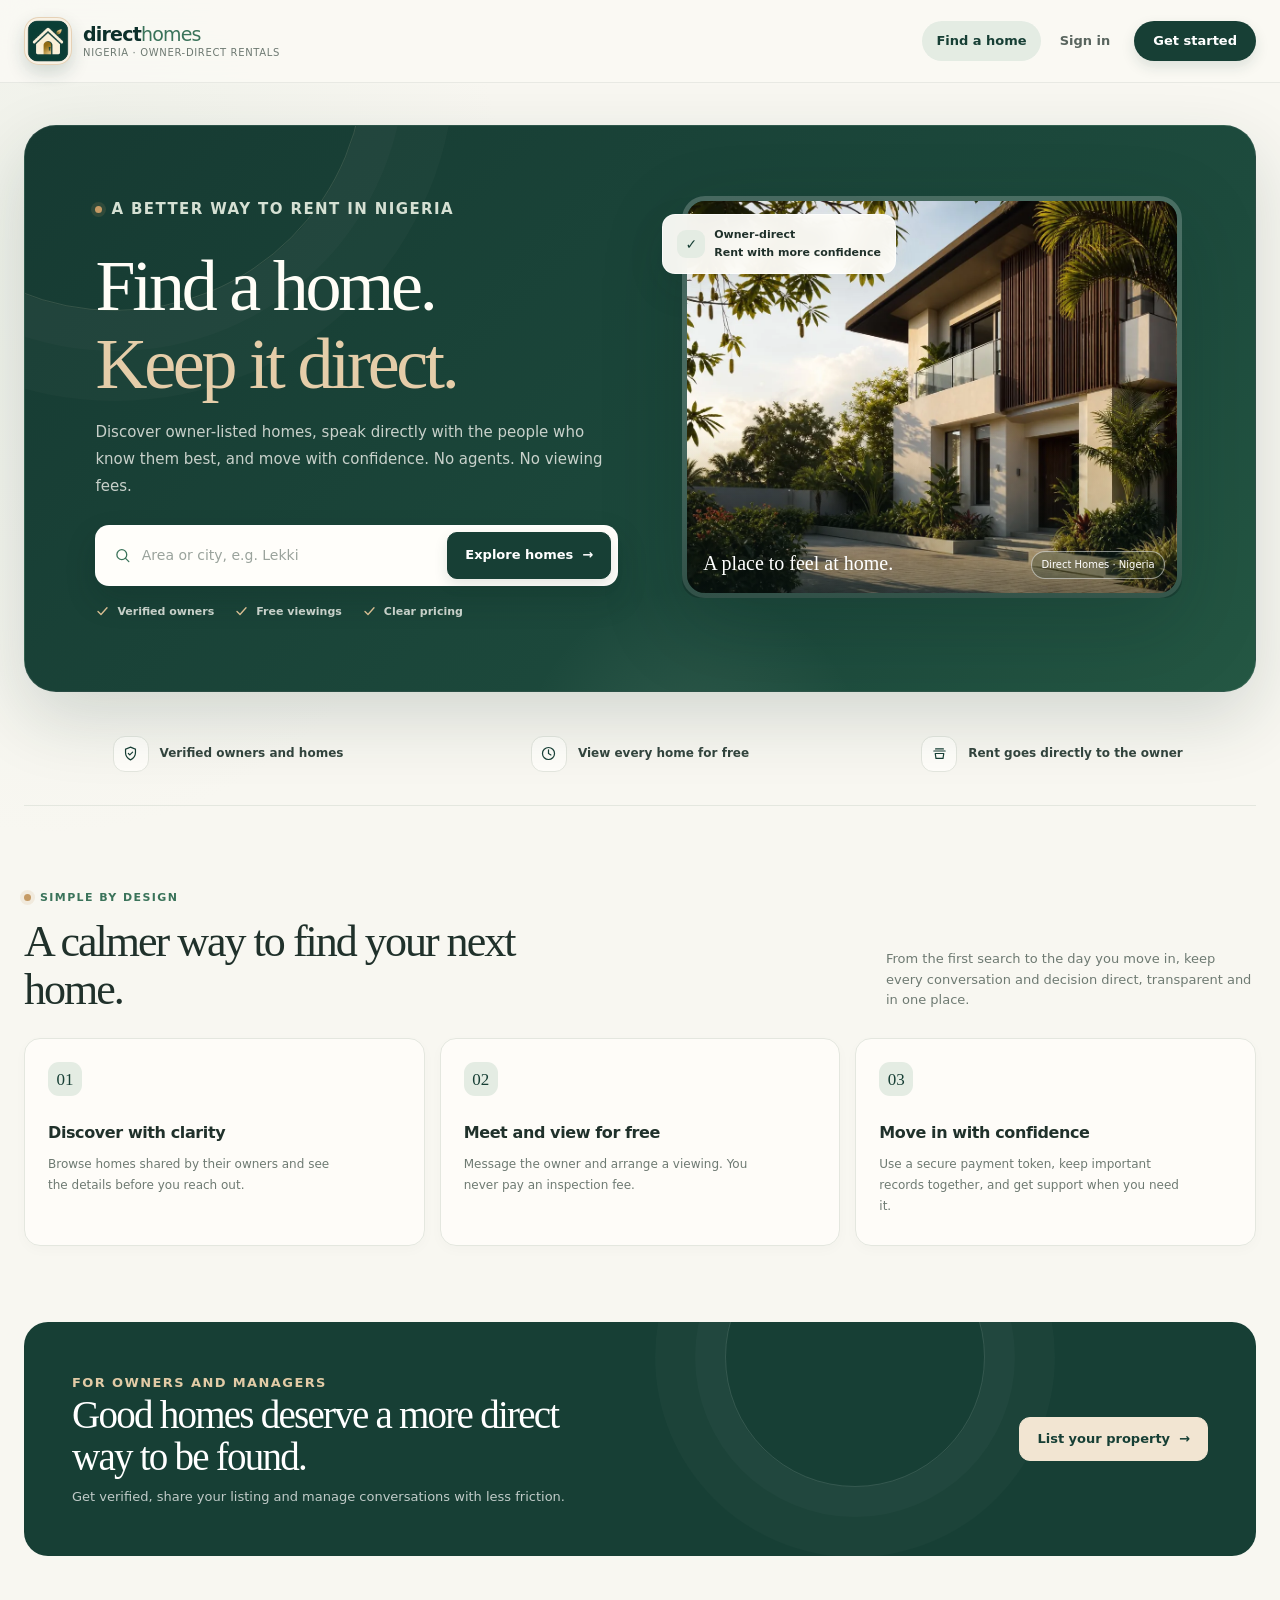
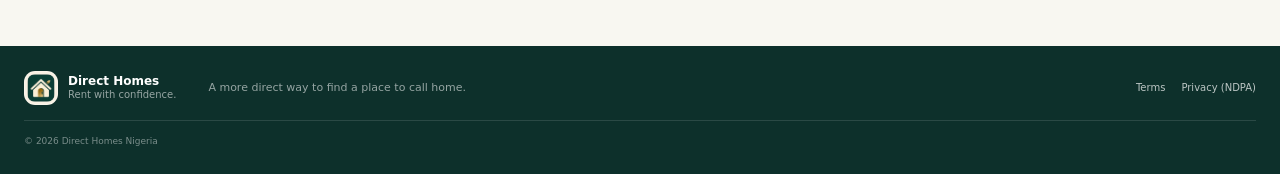
==== commit a42a77cb: "Add files via upload" ====
--- a/frontend/index.html
+++ b/frontend/index.html
@@ -53,6 +53,7 @@
   <script src="pages.js"></script>
   <script src="forms.js"></script>
   <script src="admin.js"></script>
+  <script src="agreements.js"></script>
   <script src="ui.js"></script>
 </body>
 </html>
--- a/frontend/style.css
+++ b/frontend/style.css
@@ -399,3 +399,4 @@
   .admin-review-row>span:nth-child(2) small{font-size:7px}
   .overview-update{padding:6px 8px;font-size:8px}
 }
+.mono{font-family:ui-monospace,Menlo,Consolas,monospace;width:100%;min-height:380px}.chips button{padding:4px 9px;font-size:13px;margin:2px}
